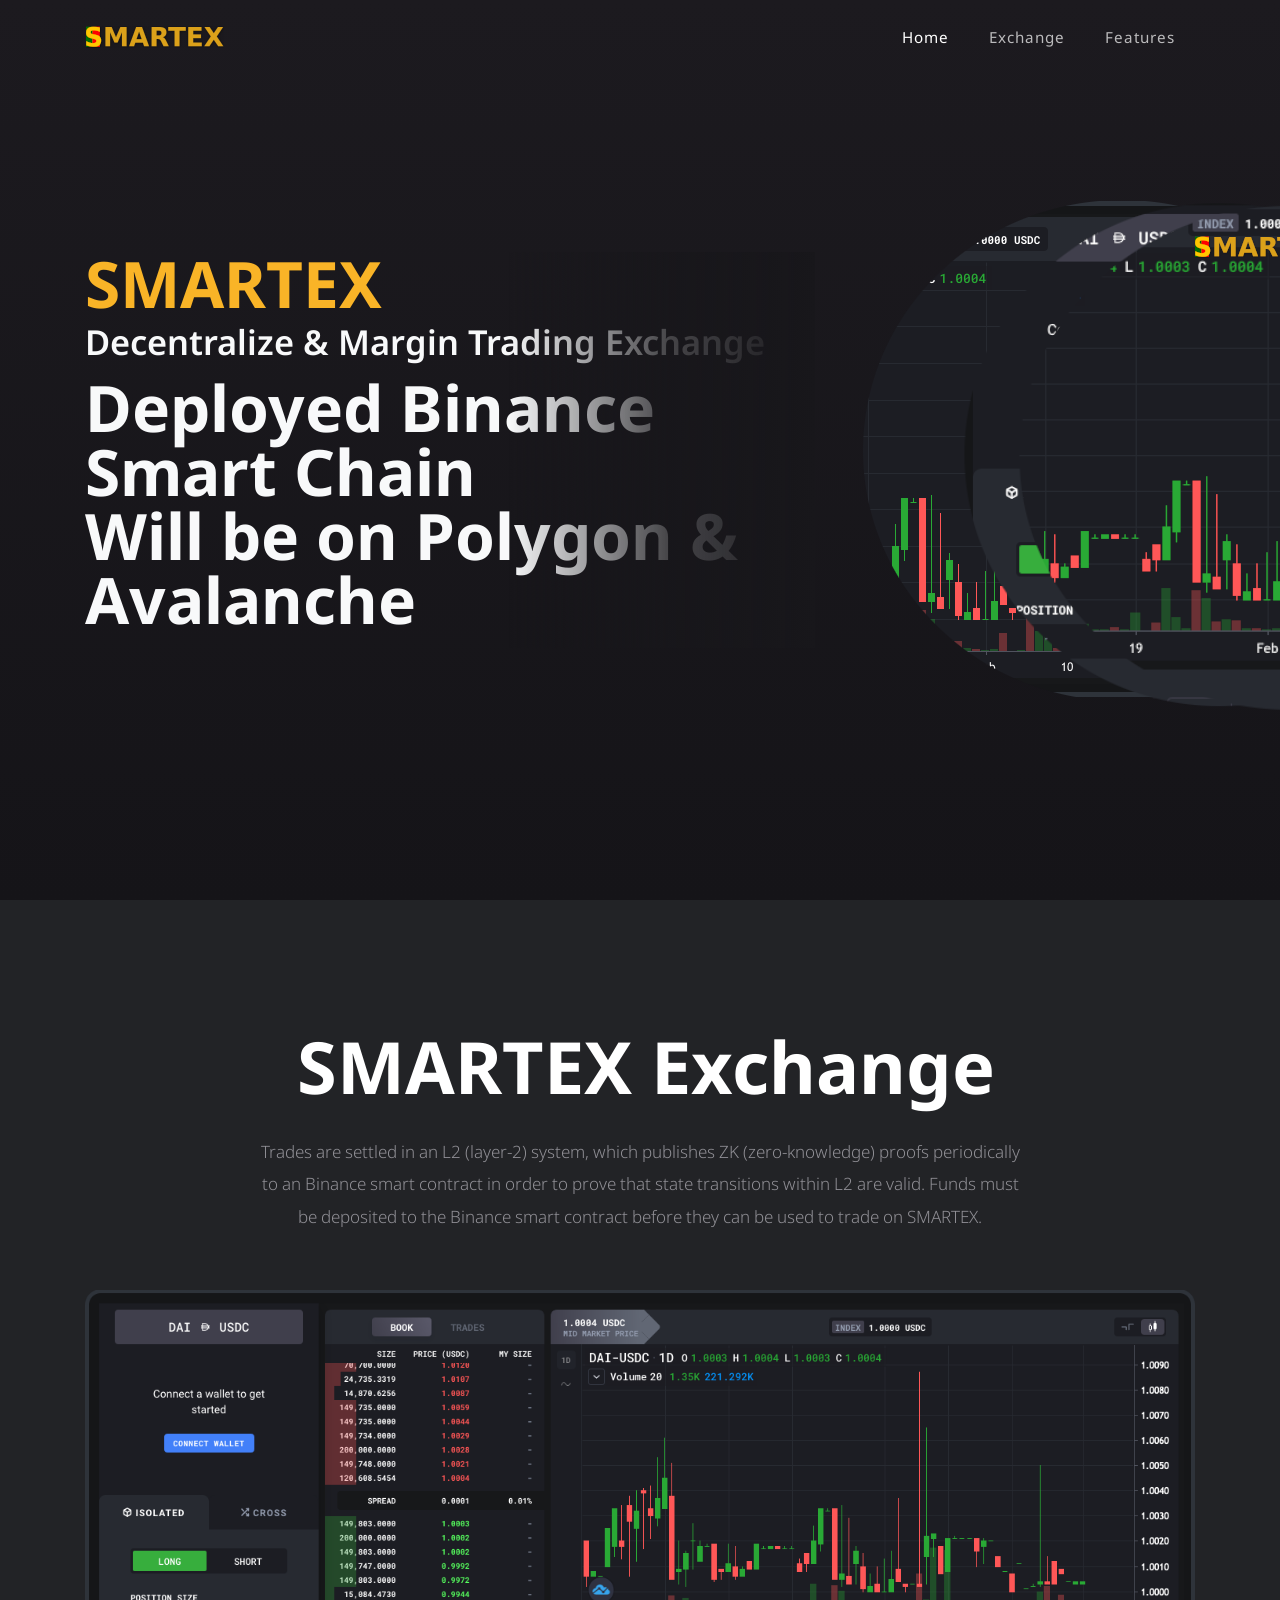
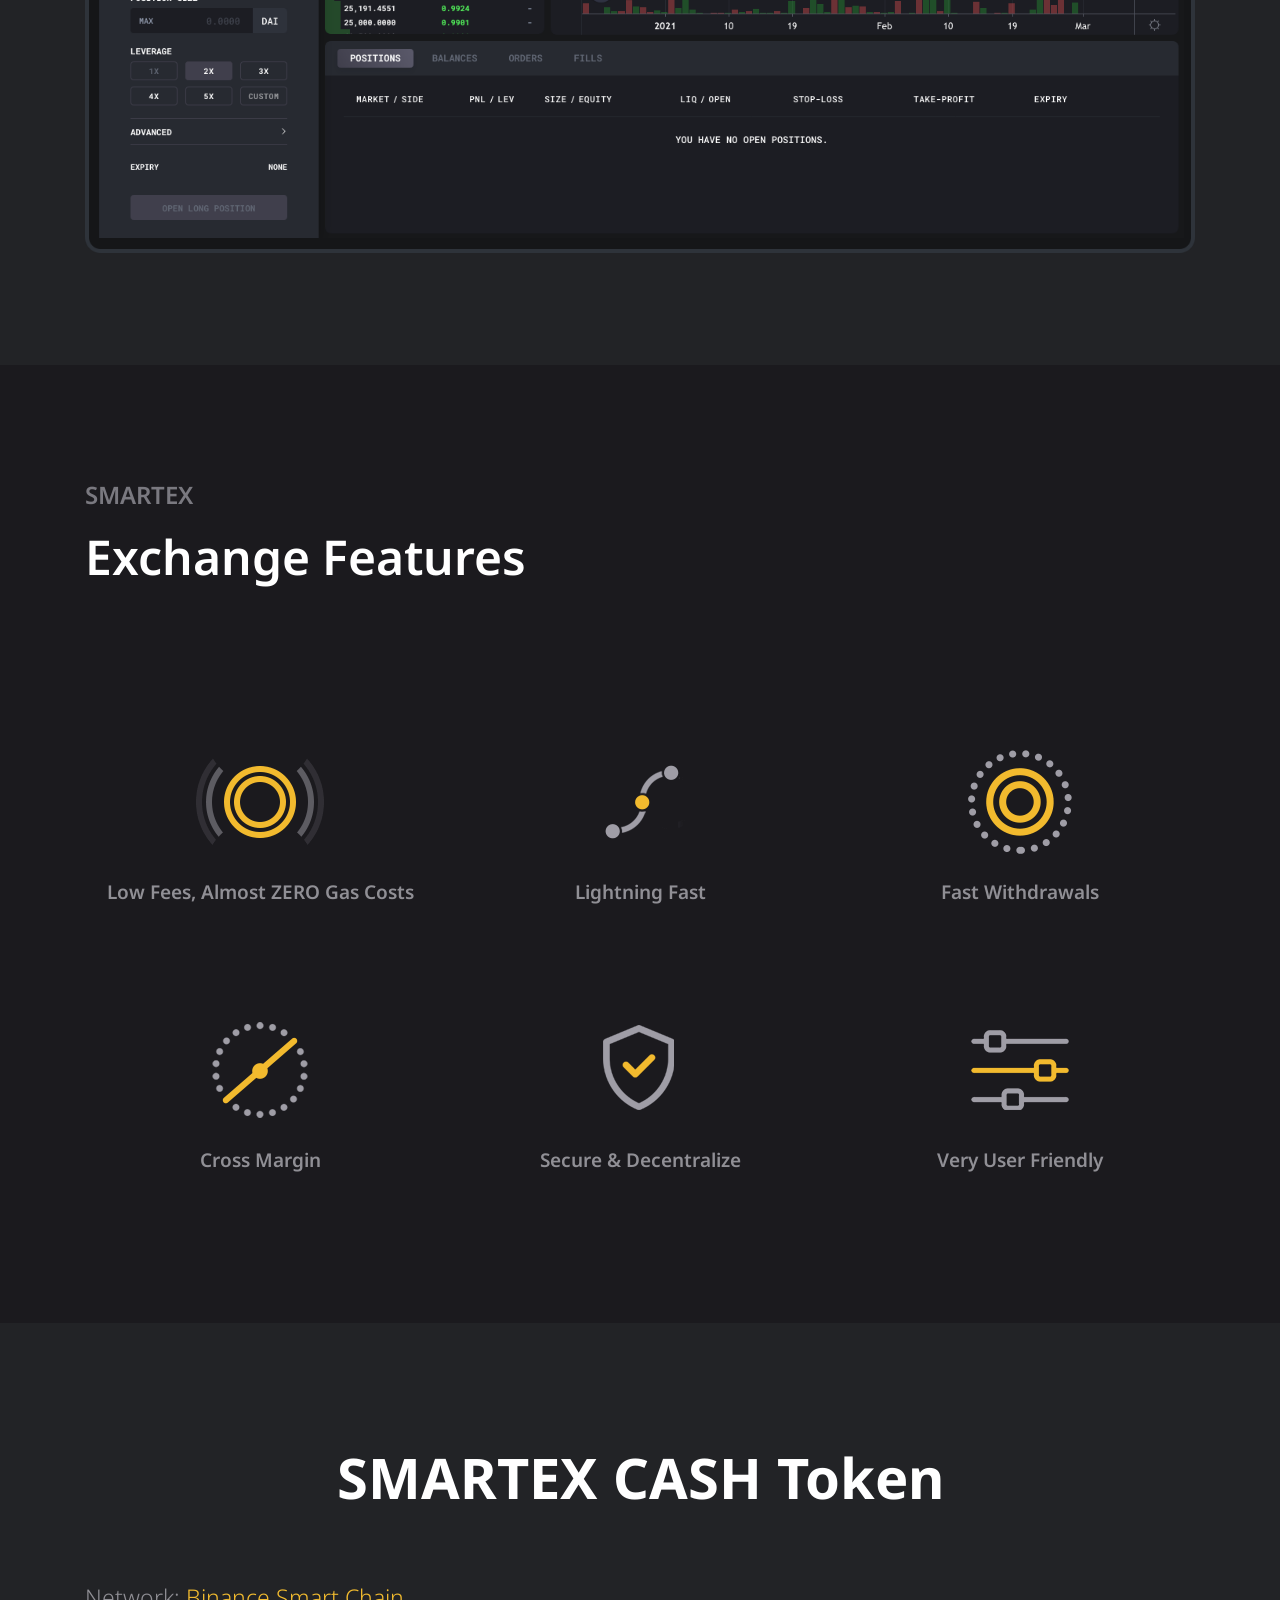
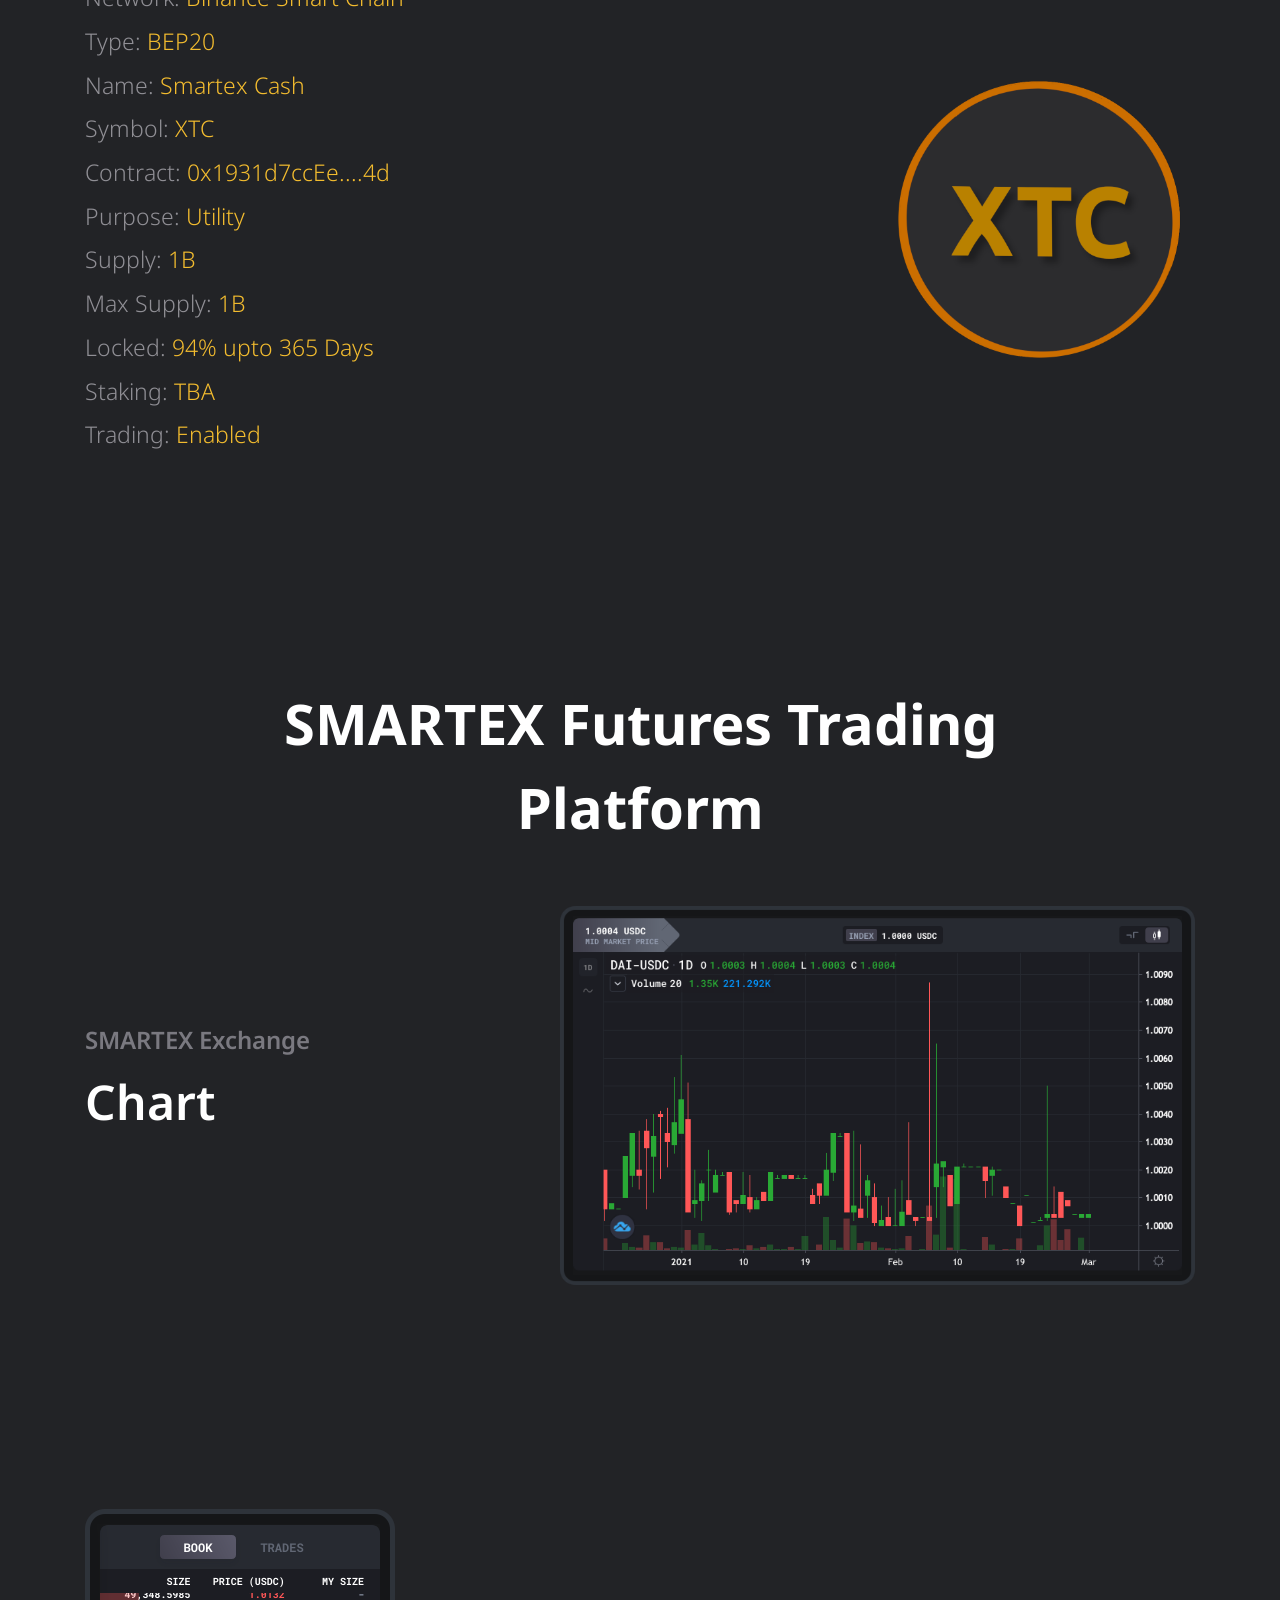
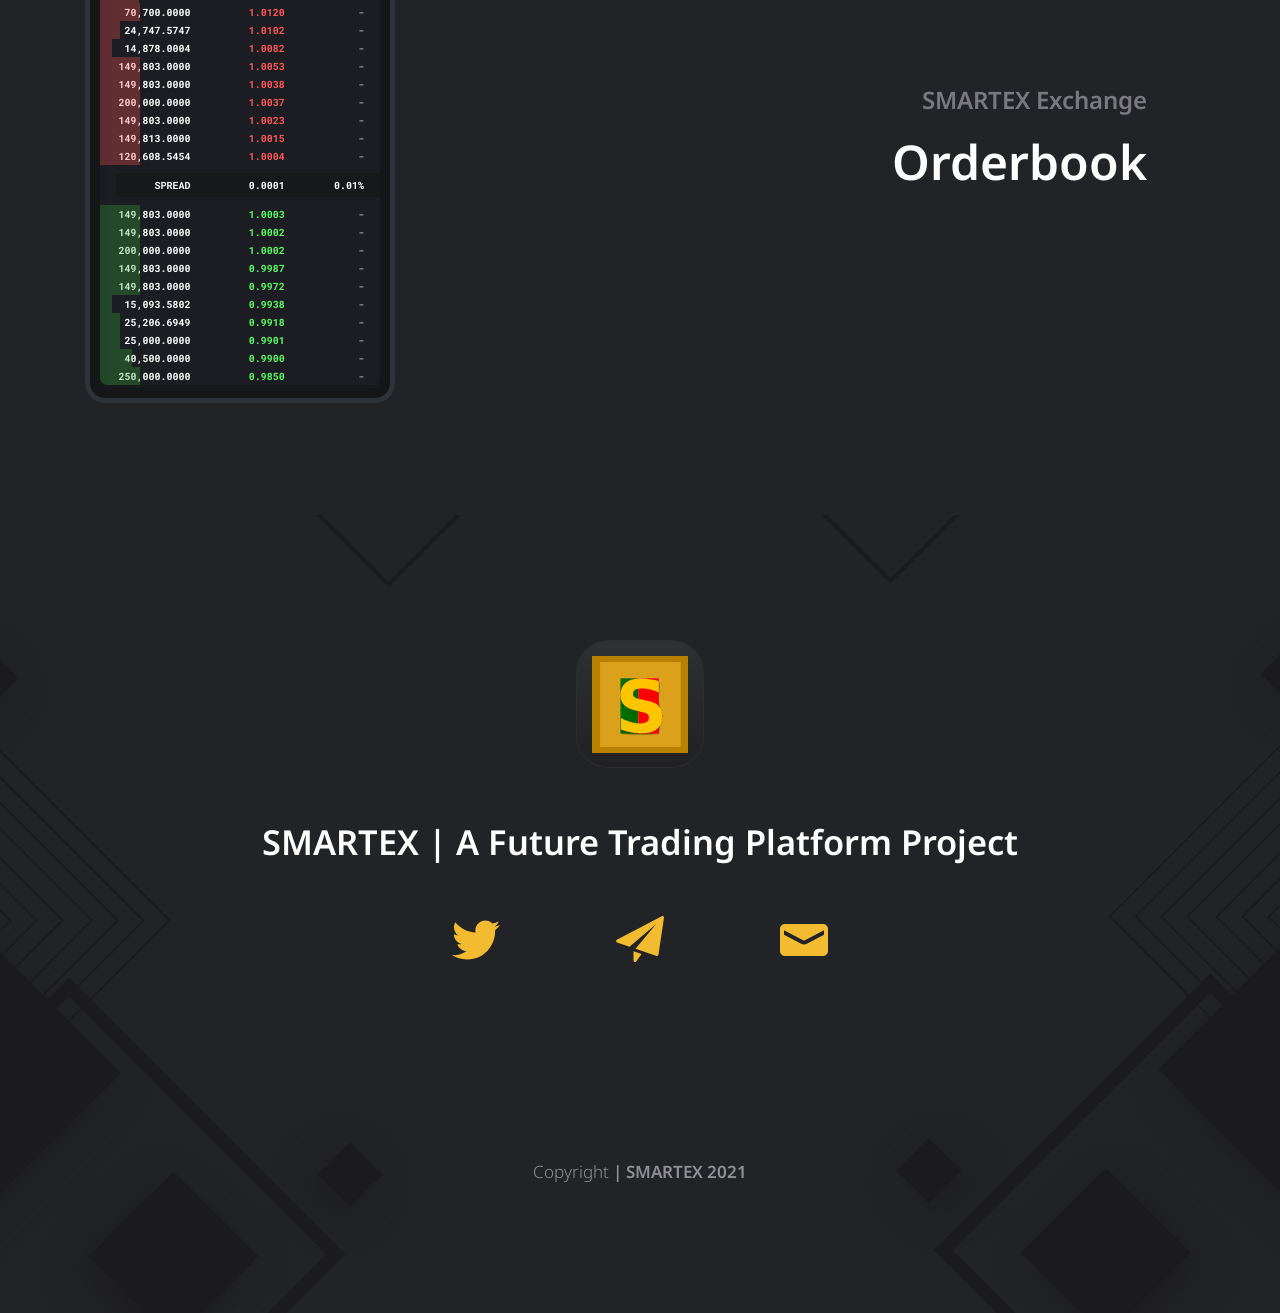
==== index.html @ 50213007 "added GTag" ====
<!DOCTYPE html>
<html lang="en">
  <head>
    <meta charset="utf-8">
    <meta http-equiv="X-UA-Compatible" content="IE=edge">
    <meta name="viewport" content="width=device-width, initial-scale=1">
    <title>SMARTEX | Multi-Chain & Powerful Decentralize Exchange</title>
    <meta name="description" content="Multi-Chain, Powerful Decentralize Exchange." />
    <meta name="twitter:image" content="https://smartex.cc/twitter-card.jpg" />
    <meta name="twitter:description" content="Multi-Chain, Powerful Decentralize Exchange" />
    <meta name="twitter:card" content="summary" />
    <meta name="twitter:title" content="Multi-Chain, Powerful Decentralize Exchange" />
    <!-- Global site tag (gtag.js) - Google Analytics -->
<script async src="https://www.googletagmanager.com/gtag/js?id=UA-210540623-1"></script>
<script>
  window.dataLayer = window.dataLayer || [];
  function gtag(){dataLayer.push(arguments);}
  gtag('js', new Date());

  gtag('config', 'UA-210540623-1');
</script>
<!-- Global site tag (gtag.js) - Google Analytics -->
<script async src="https://www.googletagmanager.com/gtag/js?id=G-08JYNKEE4N"></script>
<script>
  window.dataLayer = window.dataLayer || [];
  function gtag(){dataLayer.push(arguments);}
  gtag('js', new Date());

  gtag('config', 'G-08JYNKEE4N');
</script>
    <!-- CSS -->
    <link href="assets/css/main.css" rel="stylesheet">
    <link href="assets/css/styles.css" rel="stylesheet">

    <!-- Favicons -->
    <link rel="apple-touch-icon" href="assets/img/apple-touch-icon.png">
    <link rel="icon" href="assets/img/favicon.png">

    <!-- Plugins -->
    <link href="assets/plugins/owl.carousel/owl.carousel.min.css" rel="stylesheet">
    <link href="assets/plugins/twentytwenty/twentytwenty.css" rel="stylesheet">

    <!-- Iconic Fonts -->
    <link href="assets/css/fonts/fontawesome/all.min.css" rel="stylesheet">

    <!-- Fonts -->
    <link href="https://fonts.googleapis.com/css?family=Noto+Sans:100,100i,200,200i,300,300i,400,400i,500,500i,600,600i,700,700i,800,800i,900,900i" rel="stylesheet">
    <link rel="stylesheet" href="https://cdnjs.cloudflare.com/ajax/libs/font-awesome/5.15.2/css/all.min.css"/>

    <!--[if lt IE 9]>
    <script src="https://oss.maxcdn.com/html5shiv/3.7.3/html5shiv.min.js"></script>
    <script src="https://oss.maxcdn.com/respond/1.4.2/respond.min.js"></script>
    <![endif]-->
  </head>
  <body>

    <!-- nav -->
    <nav class="navbar navbar-expand-lg navbar-dark fixed-top navbar-affix">
      <div class="container">
        <div class="row">
          <div class="col-auto col-lg-6 d-lg-none">
            <button class="navbar-toggler d-xl-none" data-toggle="offcanvas" data-target="#offcanvas-left">
              <img src="assets/img/menu-dark.svg" class="menu__btn menu-dark" alt="Menu">
              <img src="assets/img/menu-light.svg" class="menu__btn menu-light" alt="Menu">
            </button>
          </div>

          <div class="col-auto col-sm-auto text-lg-left ml-auto ml-lg-0">
            <a class="navbar-brand logo" href="#">
              <img src="assets/img/logo-dark.png" alt="SMARTEX" class="logo-dark">
              <img src="assets/img/logo-light.png" alt="SMARTEX" class="logo-light">
            </a>
          </div>

          <div class="col-12 col-lg-auto ml-lg-auto">
            <div id="offcanvas-left" class="offcanvas-md" data-animation="slideLeft">
              <button type="button" class="close fw-100 d-lg-none" data-toggle="offcanvas-close" aria-label="Close">
                <img src="assets/img/close-dark.svg" class="menu__btn closeMenu__btn menu-dark" alt="SMARTEX">
                <img src="assets/img/close-light.svg" class="menu__btn closeMenu__btn menu-light" alt="SMARTEX">
              </button>
              <ul class="nav navbar-nav mr-6 mr-lg-0">
                <li class="nav-item">
                  <a class="nav-link px-xl-5 active" data-scroll="#home">Home</a>
                </li>
                <li class="nav-item">
                  <a class="nav-link" data-scroll="#exchange">Exchange</a>
                </li>
                <li class="nav-item">
                  <a class="nav-link" data-scroll="#feature">Features</a>
                </li>
              </ul>
            </div>
          </div>
        </div>
      </div>
    </nav>
    <!-- /.nav -->

    <!-- header -->
    <header id="home" class="header" data-style="default" data-scroll-arrow="true">
      <div class="header-hero d-flex align-items-center text-light">
        <div class="container">
          <div class="row align-items-center">
            <div class="col-lg-8 mr-auto position-relative zi-4">
              <div class="d-flex justify-content-center justify-content-lg-start">
                <div class="hero-cont hero-shadow pr-0">
                  <div class="display-4 display-lg-2 fw-700 text-center text-lg-left lh-1 mb-4">
                    <span class="d-block text-warning fadeInLeft ad-200ms">SMARTEX</span>
                    <span class="d-block fadeInLeft ad-400ms"><h2>Decentralize & Margin Trading Exchange</h2></span>
                    <span class="d-block fadeInLeft ad-600ms">Deployed Binance Smart Chain</span>
                    <span class="d-block fadeInLeft ad-600ms">Will be on Polygon & Avalanche</span>
                  </div>
                </div>
              </div>
            </div>
          </div>
        </div>
      </div>
      <div class="overlay hero-shape fadeIn ad-100ms"></div>
      <!-- modal -->
      <div class="modal fade" id="videoModal" tabindex="-1" role="dialog" aria-hidden="true" style="display: none;">
        <div class="modal-dialog modal-lg modal-dialog-centered" role="document">
          <div class="modal-content bg-dark-end">
            <div class="modal-header border-dark bg-transparent">
              <button type="button" class="close" data-dismiss="modal" aria-label="Close">
                <span class="text-light" aria-hidden="true">×</span>
              </button>
            </div>
            <div class="position-relative ar-16_9">
              <iframe class="overlay border-0" allowfullscreen></iframe>
            </div>
          </div>
        </div>
      </div>
      <!-- /.modal-->
    </header>
    <!-- /.header -->

    <!-- main -->
    <main id="content-main" class="content-main">

      <!-- new -->


      <!-- feature -->
      <section id="exchange" class="content-section">
        <div class="container">
          <header class="section-header text-center">
            <h1 class="display-xl-3 fw-700 d-flex align-items-center justify-content-center mb-4"><span class="text-warning ti-shine mr-3"></span>SMARTEX Exchange</h1>
            <p class="lead-md-1">Trades are settled in an L2 (layer-2) system, which publishes ZK (zero-knowledge) proofs periodically to an Binance smart contract in order to prove that state transitions within L2 are valid. Funds must be deposited to the Binance smart contract before they can be used to trade on SMARTEX.</p>
          </header>
          <div class="row">
            <div class="col-12">
              <div id="container1">
                <img src="assets/img/app/exchange-home.png" alt="SMARTEX Exchange">
              </div>
            </div>
          </div>
        </div>
      </section>
      <!-- /.feature -->

      <!-- features -->
      <section class="content-section bg-dark-end">
        <div class="container">
          <div class="row mb-9">
            <div class="col-12">
              <div>
                <h4 class="text-secondary">SMARTEX</h4>
                <h2 class="display-lg-4 mb-7">Exchange Features</h2>
                <p class="lead-md-2 mb-0">

                </p>
              </div>
            </div>
          </div>
          <div class="row gutters-y text-center">
            <div class="col-8 col-sm-8 col-lg-4 mx-auto py-8">
              <img src="assets/img/icon/low-fees.png" alt="Low Fees, No Gas Costs" class="mb-2">
              <span class="d-block fw-600 lead-2">Low Fees, Almost ZERO Gas Costs</span>
              <p class=" mb-0">
              </p>
            </div>
            <div class="col-8 col-sm-8 col-lg-4 mx-auto py-8">
              <img src="assets/img/icon/lightning.png" alt="Lightning Quick" class="mb-2">
              <span class="d-block fw-600 lead-2">Lightning Fast</span>
              <p class=" mb-0">
              </p>
            </div>
            <div class="col-8 col-sm-8 col-lg-4 mx-auto py-8">
              <img src="assets/img/icon/withdrawal.png" alt="Fast Withdrawals" class="mb-2">
              <span class="d-block fw-600 lead-2">Fast Withdrawals</span>
              <p class=" mb-0">
              </p>
            </div>
            <div class="col-8 col-sm-6 col-lg-3 mx-auto py-8">
              <img src="assets/img/icon/cross.png" alt="Cross Margining" class="mb-2">
              <span class="d-block fw-600 lead-2">Cross Margin</span>
              <p class=" mb-0">
              </p>
            </div>
            <div class="col-8 col-sm-6 col-lg-3 mx-auto py-8">
              <img src="assets/img/icon/secure.png" alt="Secure & Private" class="mb-2">
              <span class="d-block fw-600 lead-2">Secure & Decentralize</span>
              <p class=" mb-0">
              </p>
            </div>
            <div class="col-8 col-sm-6 col-lg-3 mx-auto py-8">
              <img src="assets/img/icon/friendly.png" alt="User Friendly" class="mb-2">
              <span class="d-block fw-600 lead-2">Very User Friendly</span>
              <p class=" mb-0">
              </p>
            </div>

          </div>
        </div>
      </section>
      <!-- /.features -->


      <!-- about -->
      <section class="content-section">
        <div class="container">
          <header class="section-header text-center">
            <h1 class="display-xl-4 fw-700 d-flex align-items-center justify-content-center mb-0"><a href="#" target="_blank" rel="nofollow"> SMARTEX CASH Token </a> </h1>
          </header>
          <div class="row align-items-center">
            <div class="col-lg-5 mb-8 mb-lg-0">
              <div class="pr-8">
                <p class="lead-md-3 mb-0">
                  Network: <a href="#" target="_blank" rel="nofollow"> Binance Smart Chain </a>
                </p>
                <p class="lead-md-3 mb-0">
                  Type: <a href="#" target="_blank" rel="nofollow"> BEP20 </a>
                </p>
                <p class="lead-md-3 mb-0">
                  Name: <a href="#" target="_blank" rel="nofollow"> Smartex Cash </a>
                </p>
                <p class="lead-md-3 mb-0">
                  Symbol: <a href="#" target="_blank" rel="nofollow"> XTC </a>
                </p>
                <p class="lead-md-3 mb-0">
                  Contract: <a href="https://bscscan.com/address/0x1931d7ccEe7078C2ee8afF49e0F7Fa4Fce043C4d" target="_blank" rel="nofollow"> 0x1931d7ccEe....4d </a>
                </p>
                <p class="lead-md-3 mb-0">
                  Purpose: <a href="#" target="_blank" rel="nofollow"> Utility </a>
                </p>
                <p class="lead-md-3 mb-0">
                  Supply: <a href="#" target="_blank" rel="nofollow"> 1B </a>
                </p>
                <p class="lead-md-3 mb-0">
                  Max Supply: <a href="#" target="_blank" rel="nofollow"> 1B </a>
                </p>
                <p class="lead-md-3 mb-0">
                  Locked: <a href="#" target="_blank" rel="nofollow"> 94% upto 365 Days </a>
                </p>
                <p class="lead-md-3 mb-0">
                  Staking: <a href="#" target="_blank" rel="nofollow"> TBA </a>
                </p>
                <p class="lead-md-3 mb-0">
                  Trading: <a href="#" target="_blank" rel="nofollow"> Enabled </a>
                </p>
              </div>
            </div>
            <div class="col-lg-7">
              <img src="assets/img/app/app-1.png" class="rounded" alt="Photo">
            </div>
          </div>
        </div>
      </section>
      <!-- /.about -->



      <!-- about -->
      <section id="feature" class="content-section">
        <header class="section-header text-center">
          <h1 class="display-xl-4 fw-700 d-flex align-items-center justify-content-center mb-0">SMARTEX Futures Trading Platform</h1>
        </header>
        <div class="container">
          <div class="row align-items-center">
            <div class="col-lg-7 mb-8 mb-lg-0 ml-auto order-lg-2">
              <img src="assets/img/app/bscindex-chart.png" class="rounded" alt="SMARTEX Chart">
            </div>
            <div class="col-lg-4">
              <div class="pr-lg-8">
                <h4 class="text-secondary">SMARTEX Exchange</h4>
                <h2 class="display-lg-4 mb-7">Chart</h2>
                <p class="lead-md-2 mb-0">

                </p>
              </div>
            </div>
          </div>
        </div>
      </section>
      <section class="content-section">
        <div class="container">
          <div class="row align-items-center">
            <div class="col-lg-4 mb-8 mb-lg-0 mr-auto">
              <img src="assets/img/app/bscindex-orderbook.png" class="rounded" alt="SMARTEX Orderbook">
            </div>
            <div class="col-lg-7">
              <div class="pr-lg-8 text-lg-right">
                <h4 class="text-secondary">SMARTEX Exchange</h4>
                <h2 class="display-lg-4 mb-7">Orderbook</h2>
                <p class="lead-md-2 mb-0">

                </p>
              </div>
            </div>
          </div>
        </div>
      </section>
      <!-- /.about -->

    </main>
    <!-- /.main -->

    <!-- footer -->
    <footer class="footer text-center">
      <!-- download-app -->
      <div class="download__section text-center pt-0">
        <div class="container">
          <div class="app_icon-wrapper mb-8">
            <img src="assets/img/logo-app.png" alt="Auria" class="img-lg">
          </div>
          <h2 class="title-download display-lg-5 mb-7">SMARTEX | A Future Trading Platform Project </h2>
          <span class="d-block mb-8 lead-md-1"></span>
          <div class="row">
            <div class="col-8 mx-auto col-lg-12">
              <a href="https://twitter.com/smartexmulti" class="btn-download"><img src="assets/img/icon/twitter.svg" alt="Twitter" style="width: 48px;"></a>
              <a href="https://t.me/smartexglobal" class="btn-download"><img src="assets/img/icon/telegram.svg" alt="Telegram" style="width: 48px;"></a>
              <a href="mailto:info@smartex.cc" class="btn-download"><img src="assets/img/icon/email.svg" alt="Mail" style="width: 48px;"></a>
            </div>
          </div>
        </div>
      </div>
      <!-- /.download-app -->
      <div class="container">
        <div class="row">
          <div class="col-12">
            <span class="lead-1">Copyright<strong> | SMARTEX 2021</strong></span>
          </div>
        </div>
      </div>
    </footer>
    <!-- /.footer -->

    <!-- jQuery -->
    <script src="assets/js/jquery.min.js"></script>

    <!-- Bootstrap -->
    <script src="assets/js/bootstrap.min.js"></script>

    <!-- Plugins -->
    <script src="assets/plugins/hover3d-master/jquery.hover3d.min.js"></script>
    <script src="assets/plugins/twentytwenty/jquery.event.move.js"></script>
    <script src="assets/plugins/twentytwenty/jquery.twentytwenty.js"></script>

    <!-- User JS -->
    <script src="assets/js/scripts.js"></script>

    <!-- Modules -->
    <script src="assets/js/modules.js"></script>

    <!-- Main JS -->
    <script src="assets/js/main.js" id="_mainJS" data-plugins="load"></script>
  </body>
</html>
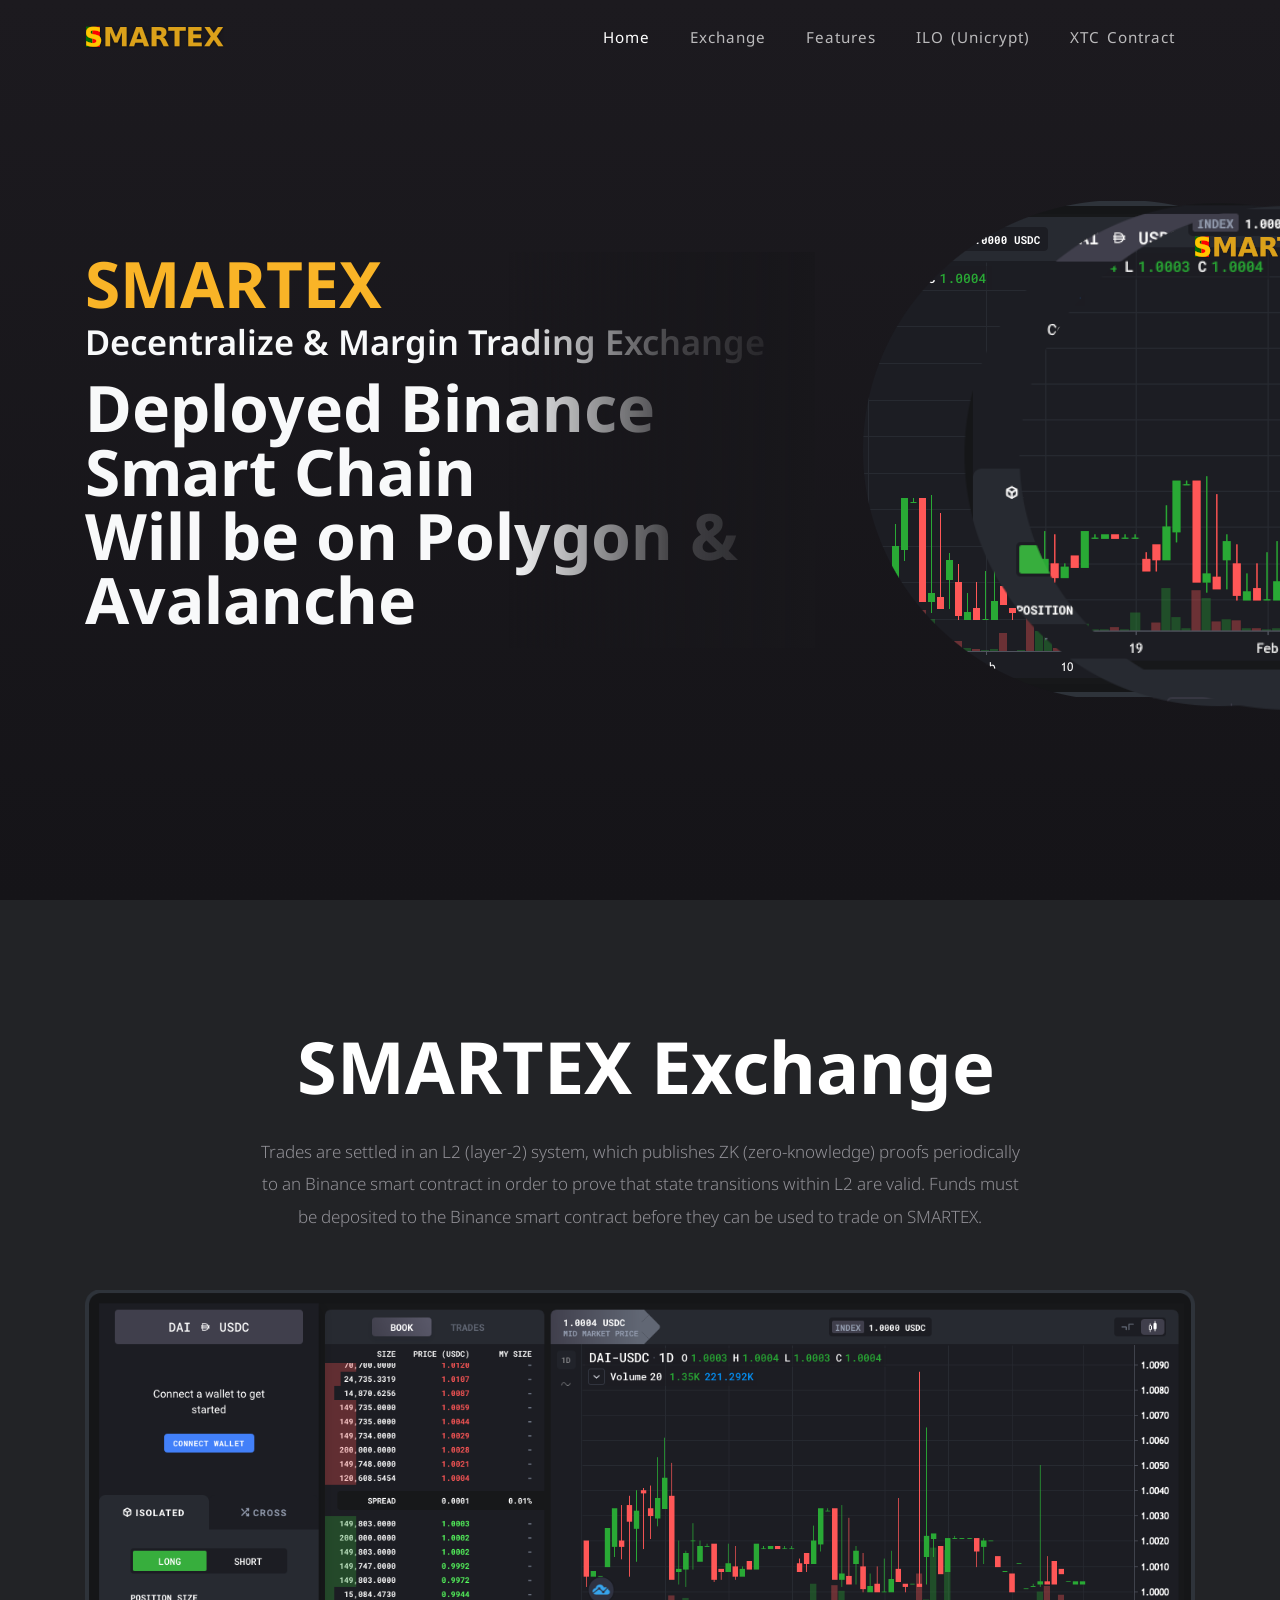
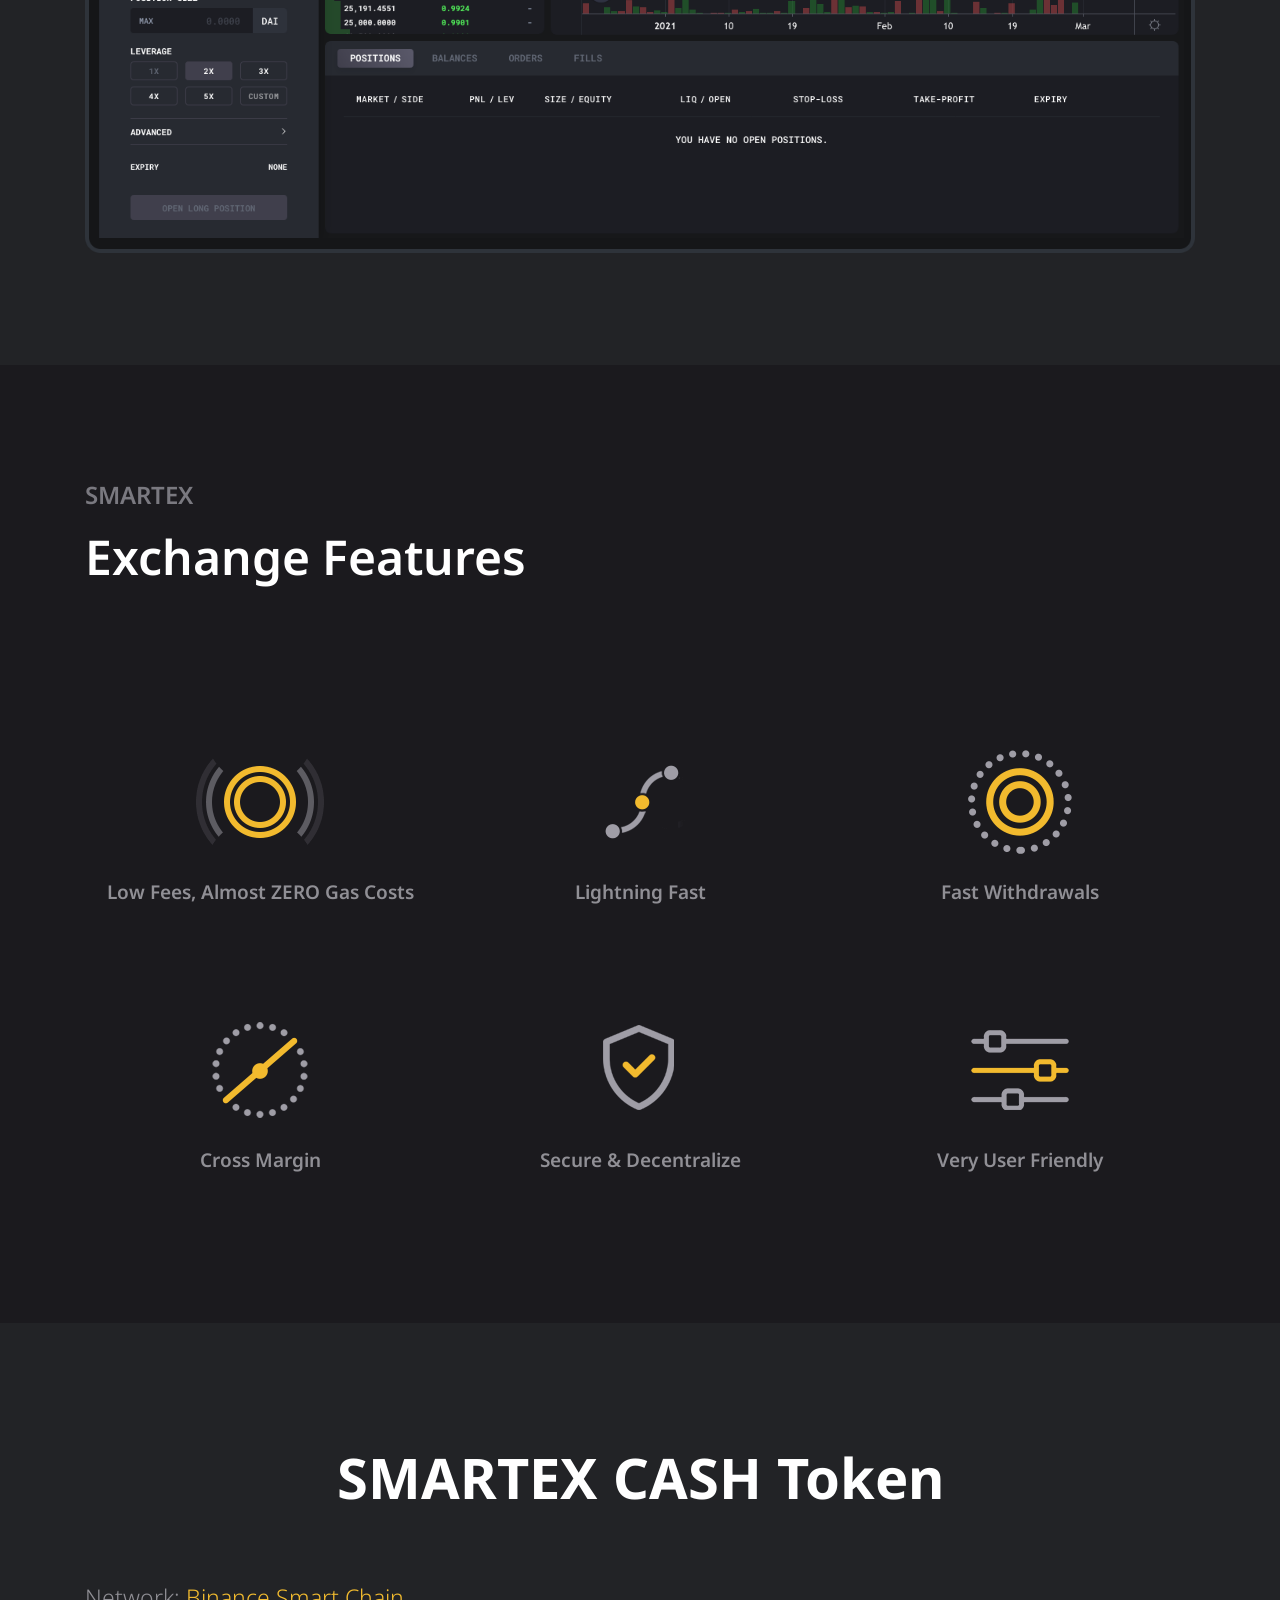
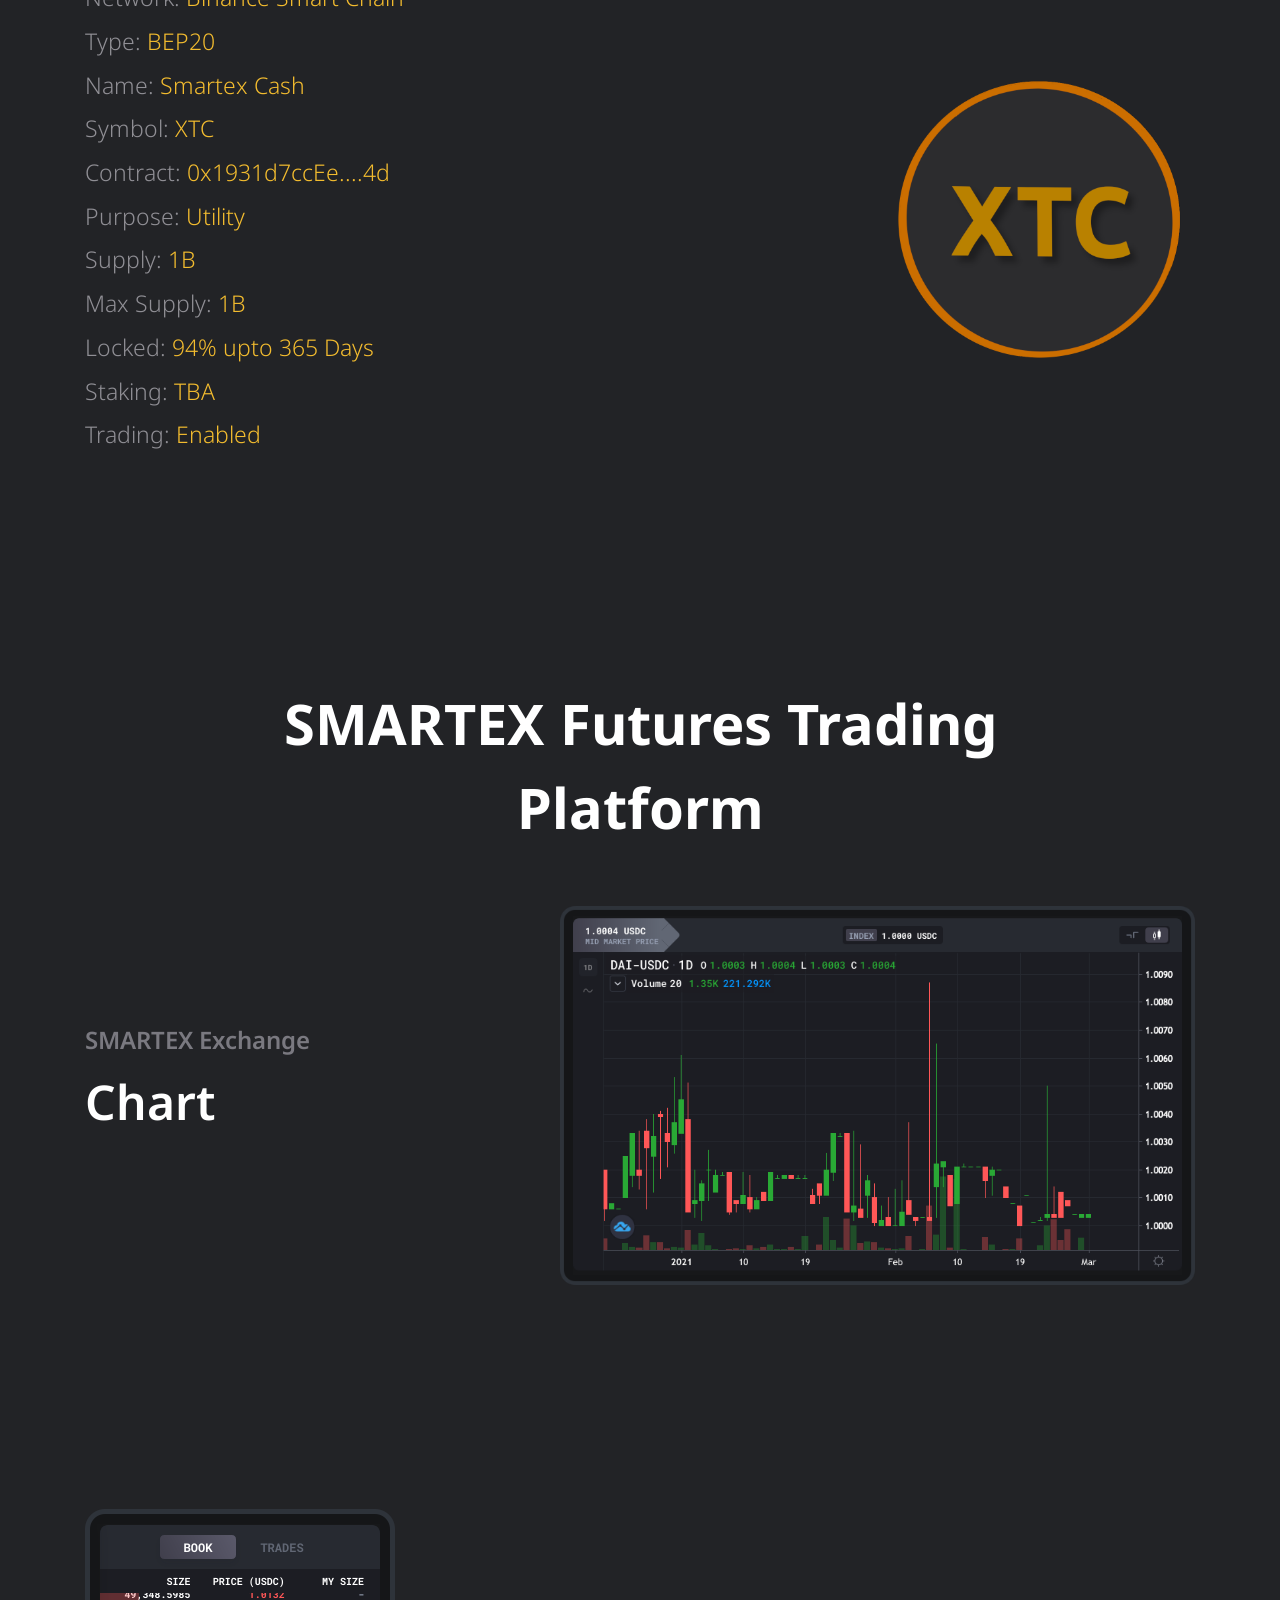
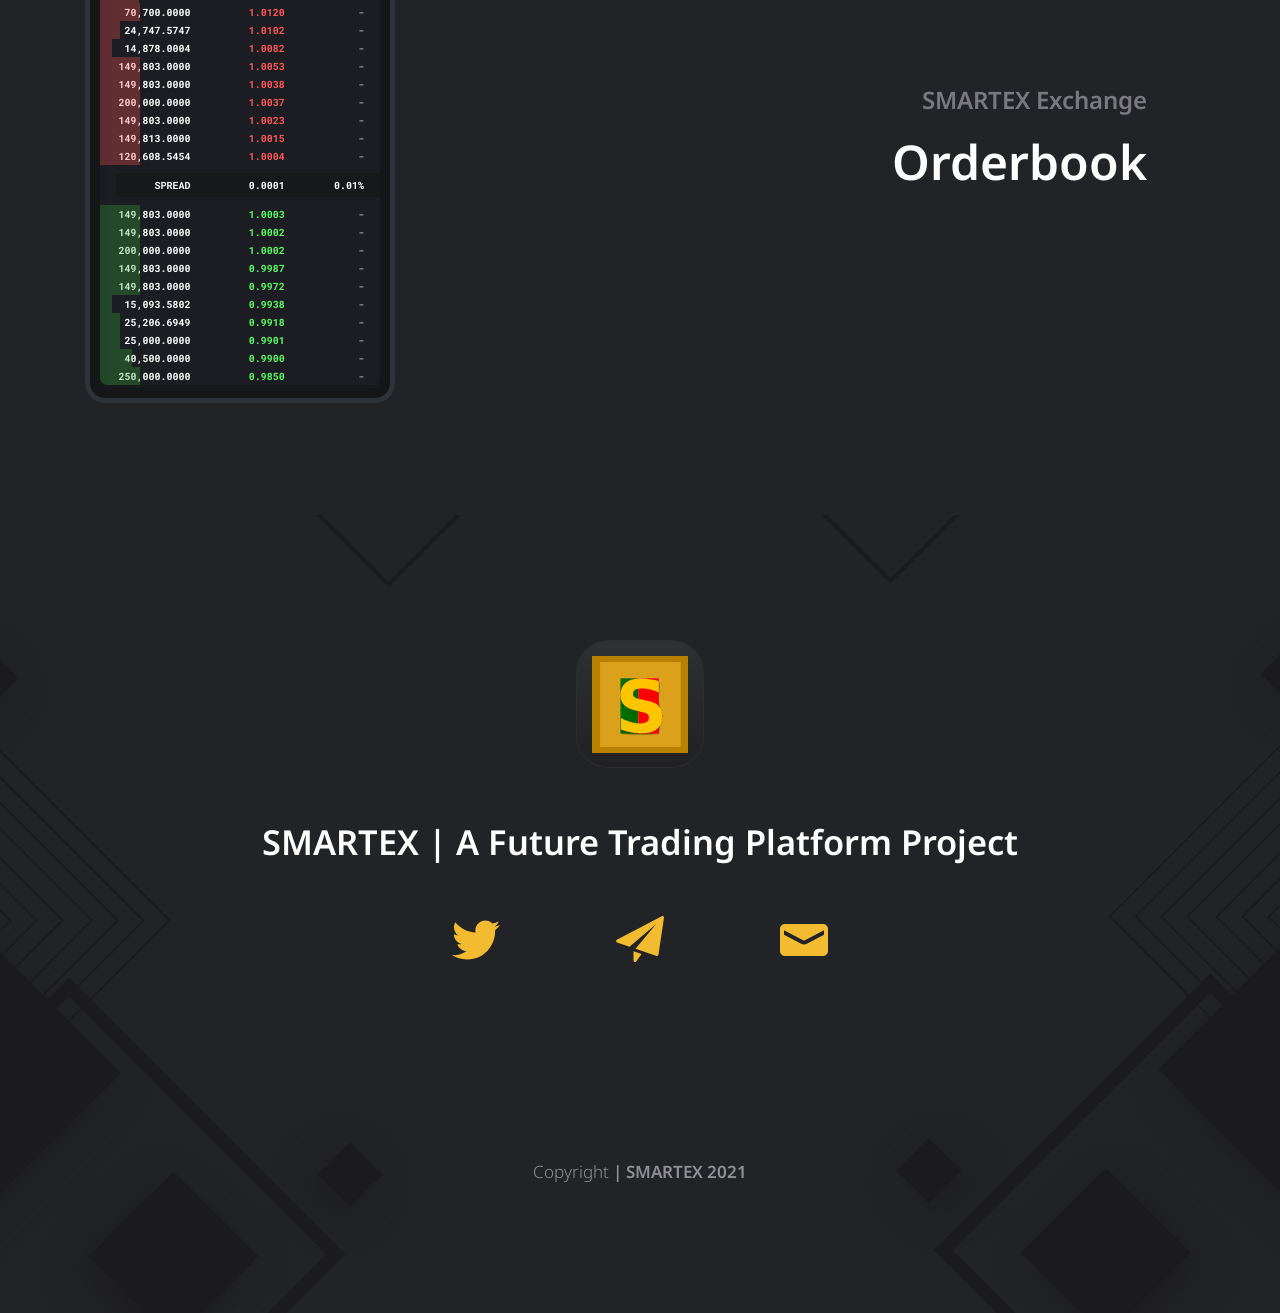
==== commit b6424095: "ilo added" ====
--- a/index.html
+++ b/index.html
@@ -88,6 +88,12 @@
                 <li class="nav-item">
                   <a class="nav-link" data-scroll="#feature">Features</a>
                 </li>
+                <li class="nav-item">
+                  <a class="nav-link" href="https://app.unicrypt.network/amm/pancake-v2/ilo/0x87447ffFd67adEaB1d23b9332712FCCFf7DFD9Eb" target="_blank" rel="nofollow noopenner"> ILO (Unicrypt) </a>
+                </li>
+                <li class="nav-item">
+                  <a class="nav-link" href="https://bscscan.com/address/0x1931d7ccEe7078C2ee8afF49e0F7Fa4Fce043C4d" target="_blank" rel="nofollow noopenner"> XTC Contract </a>
+                </li>
               </ul>
             </div>
           </div>
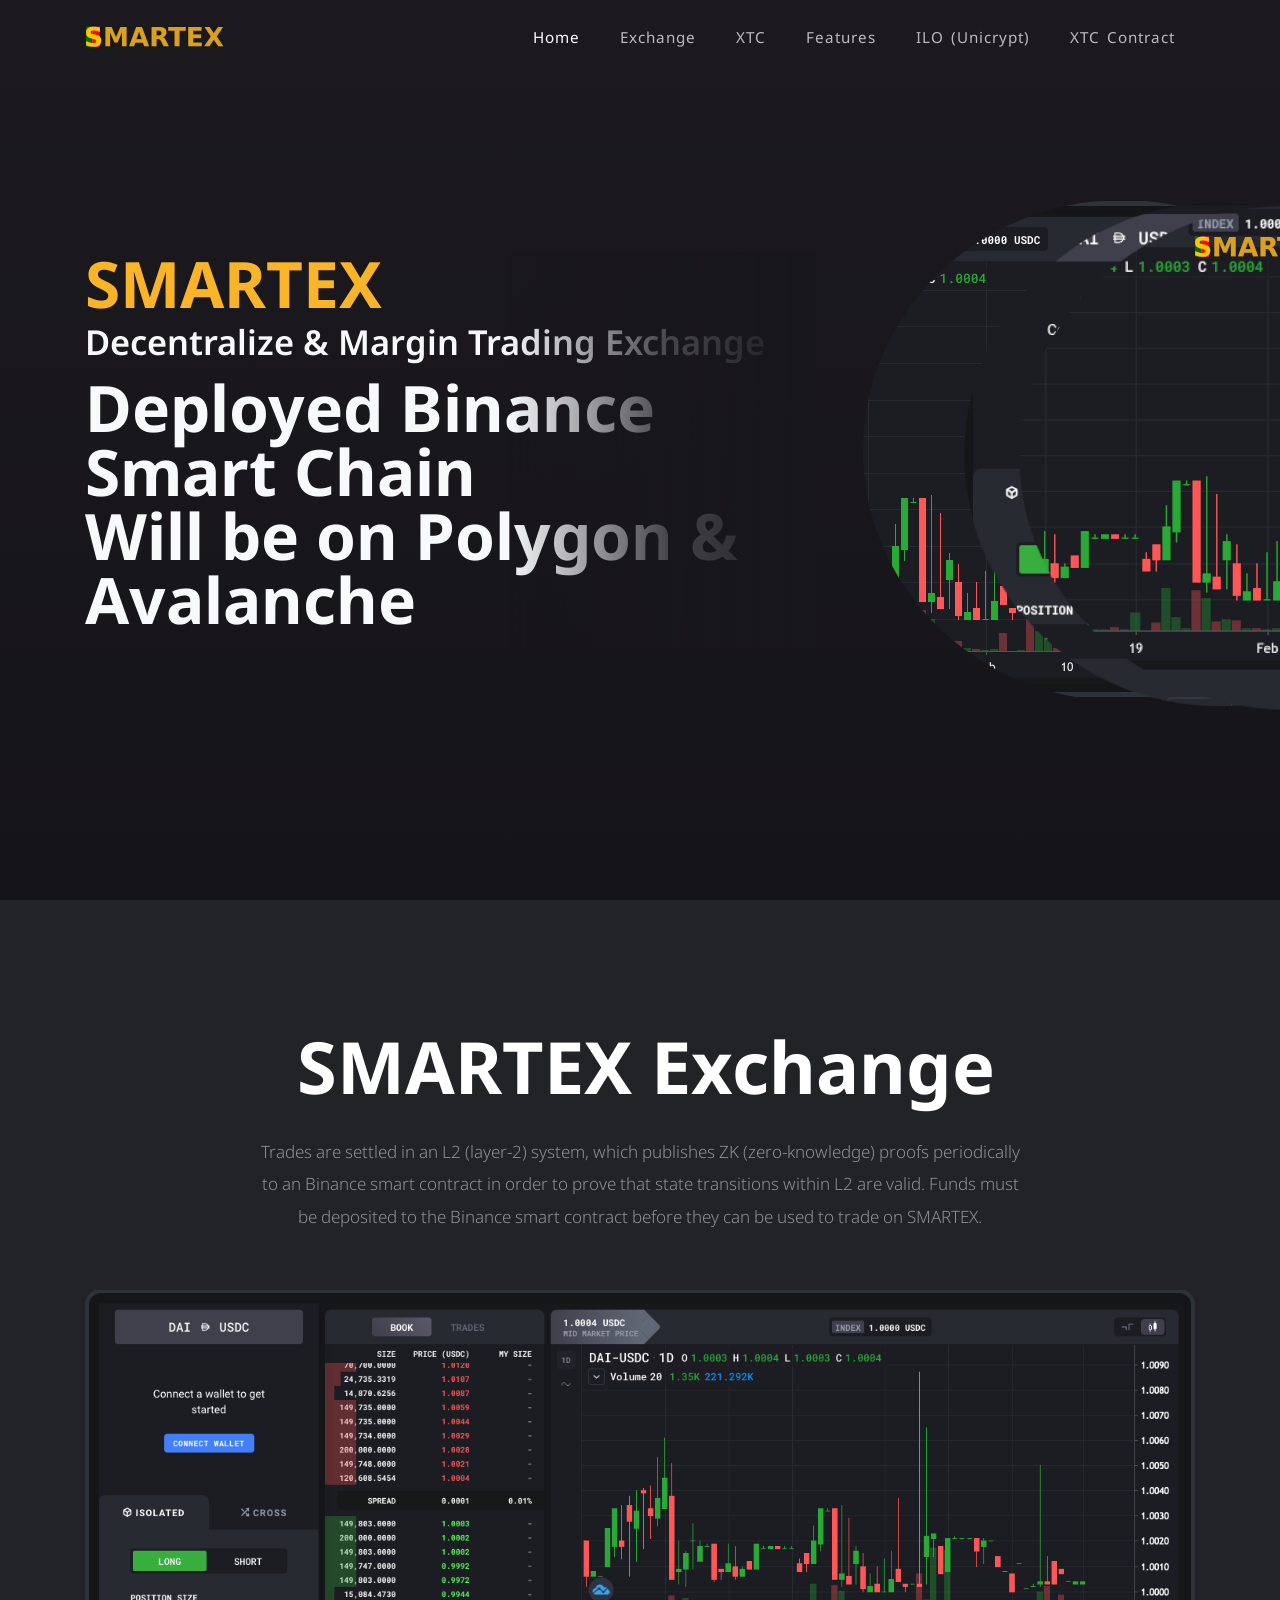
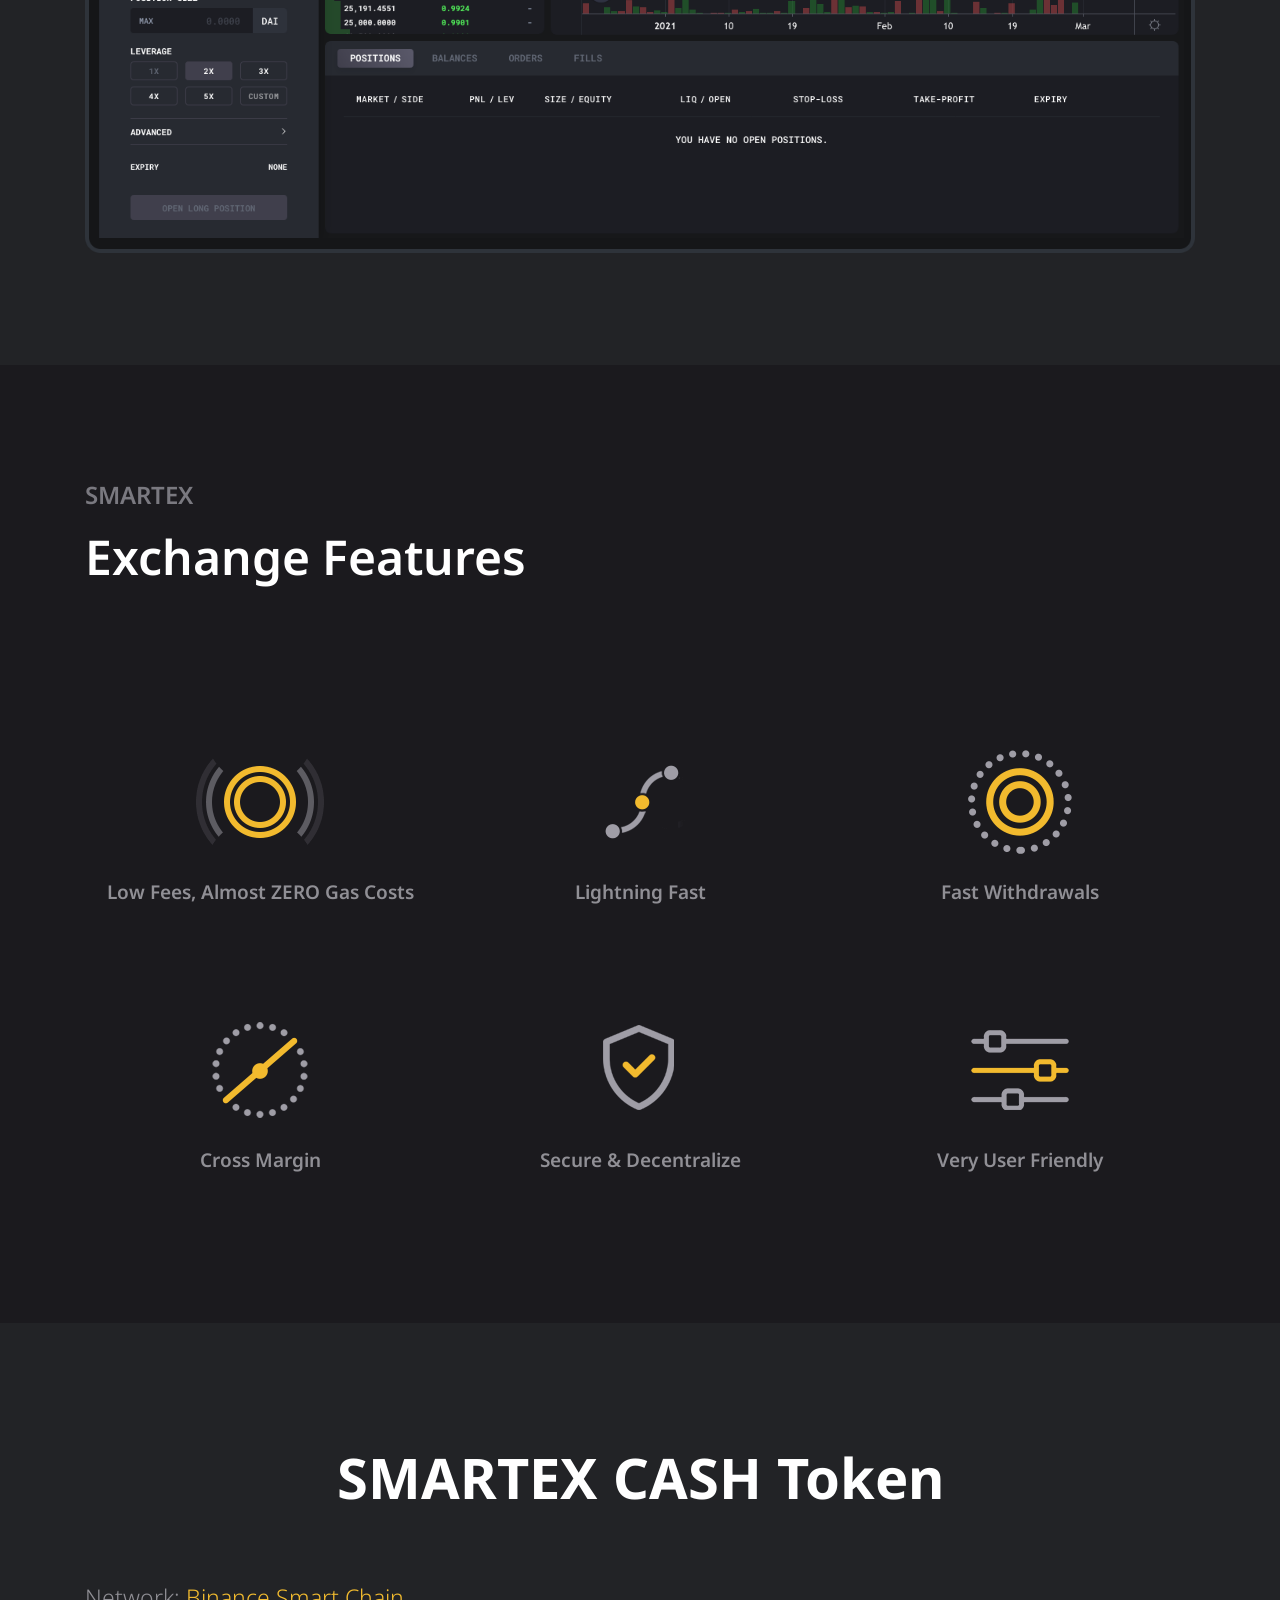
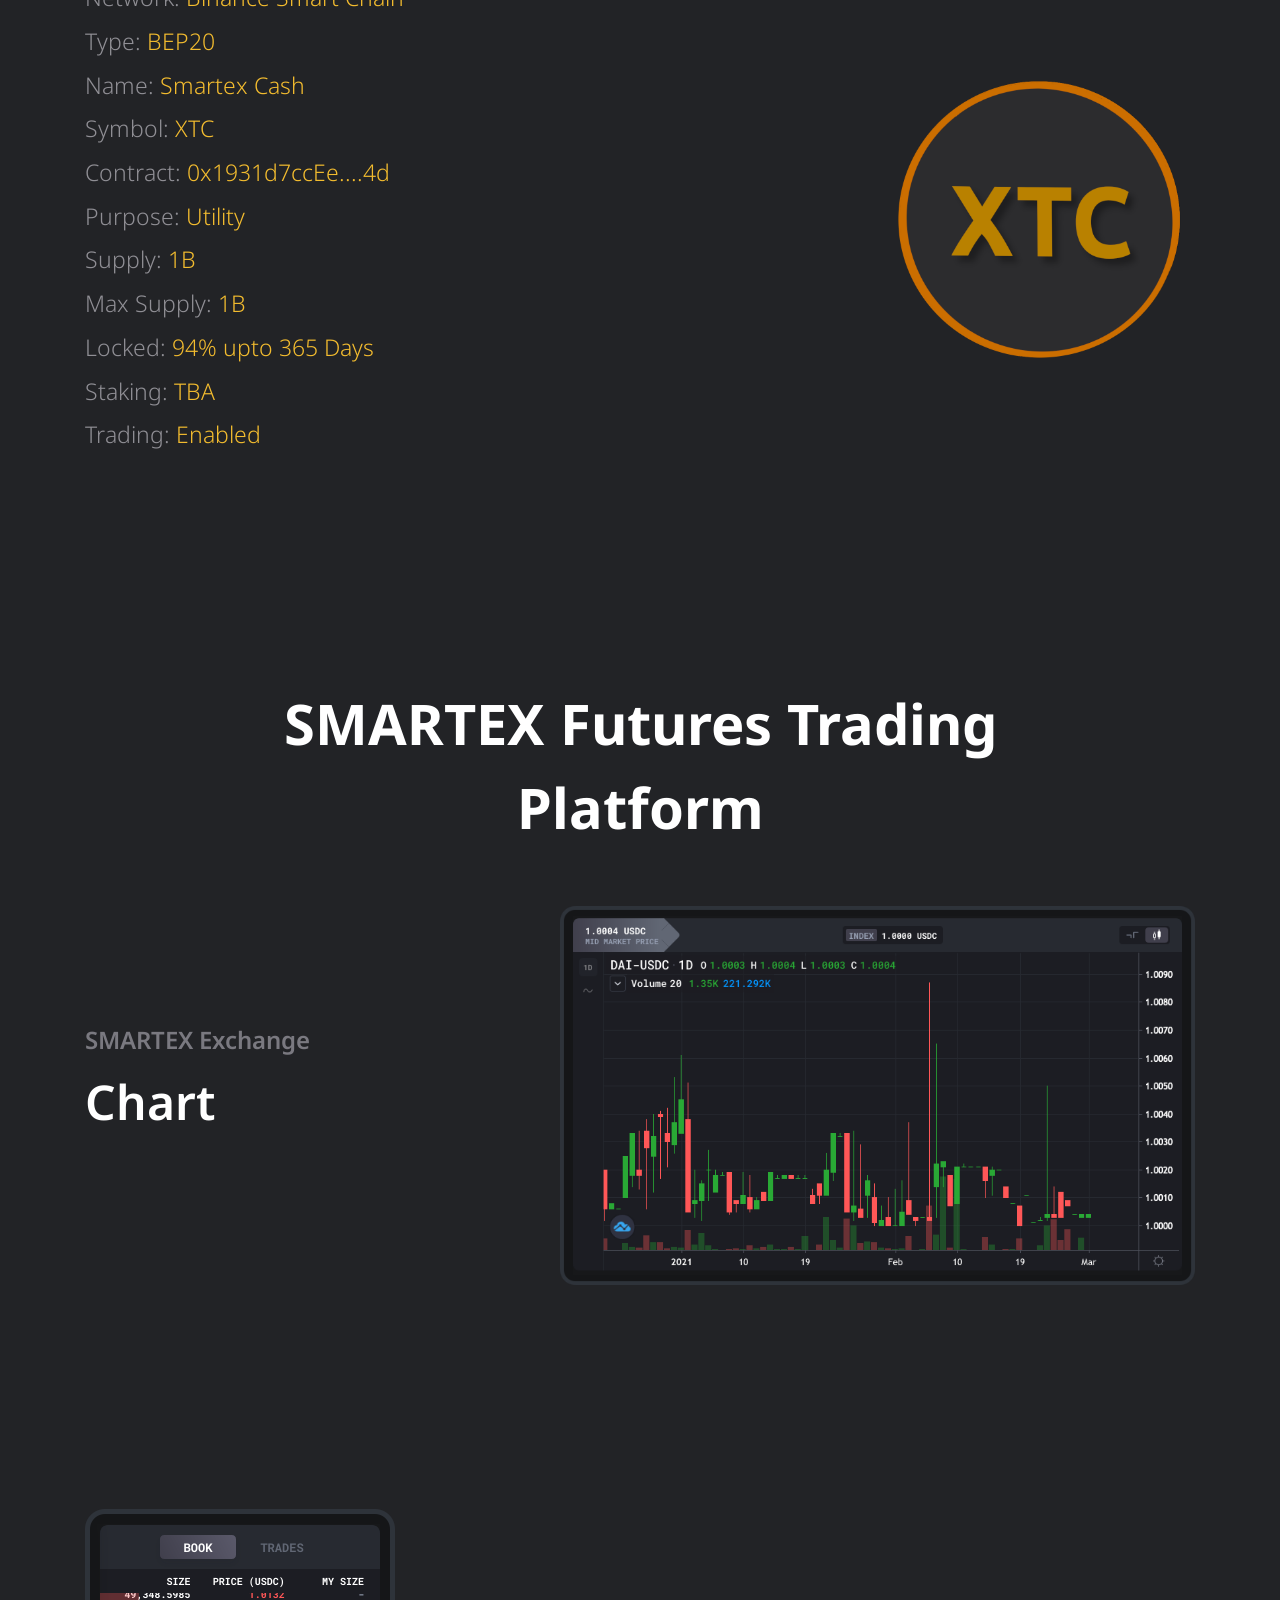
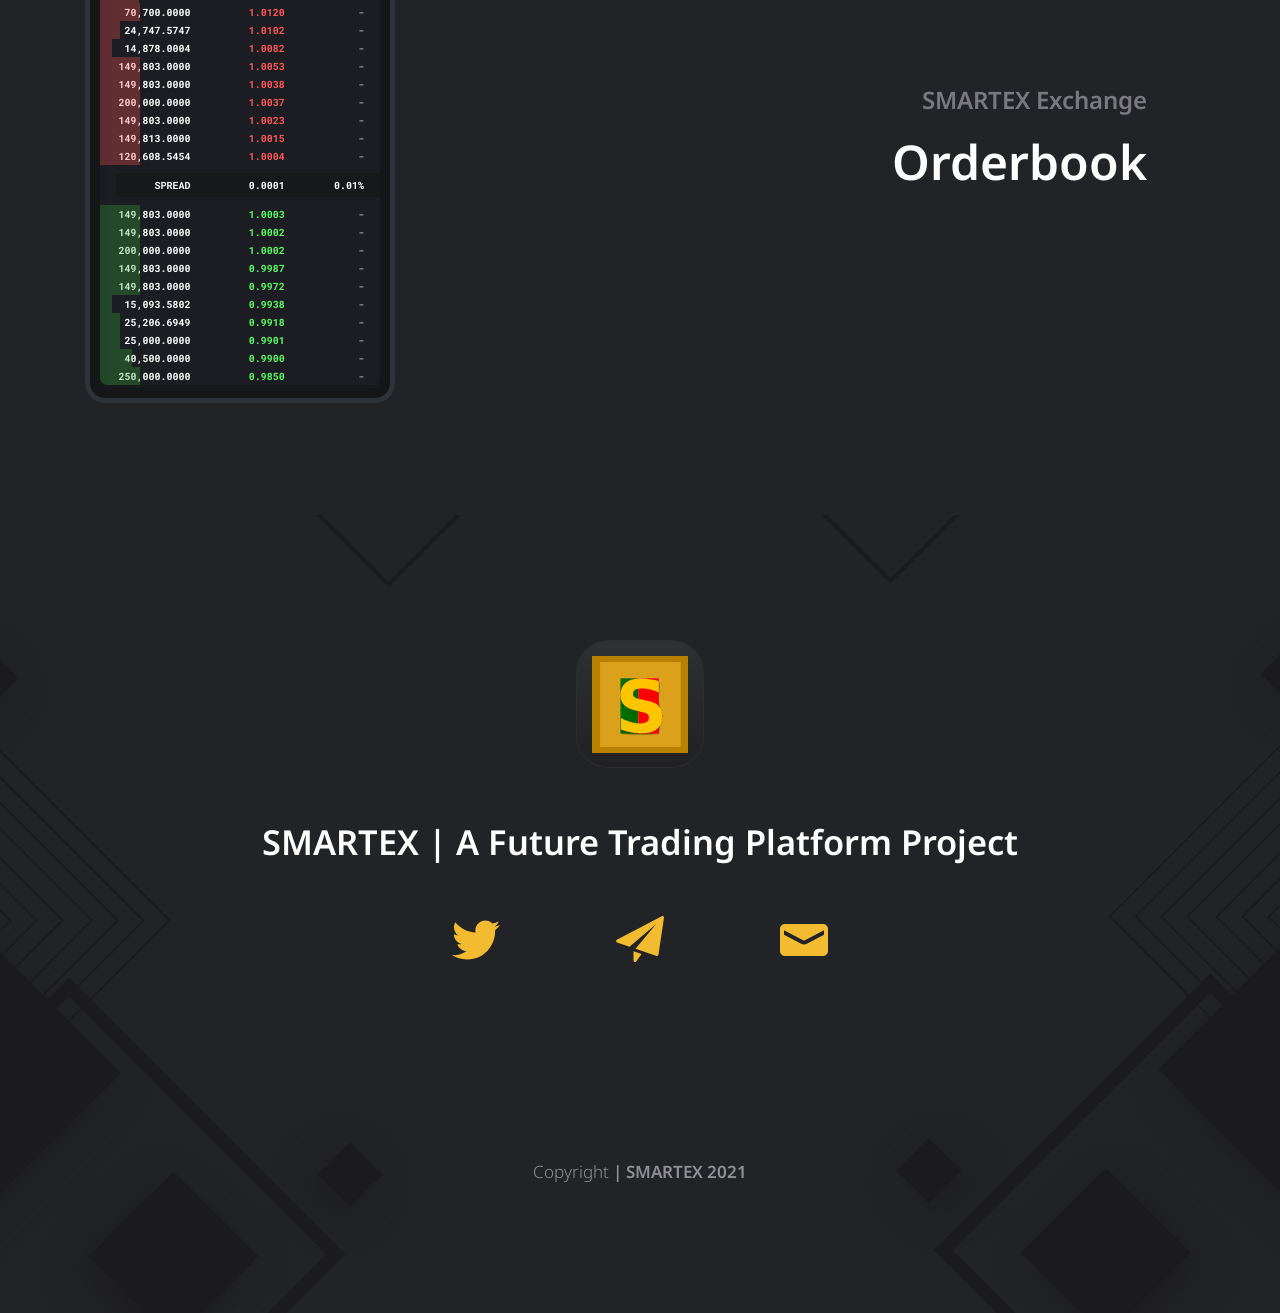
==== commit 56835d9f: "xtc" ====
--- a/index.html
+++ b/index.html
@@ -86,6 +86,9 @@
                   <a class="nav-link" data-scroll="#exchange">Exchange</a>
                 </li>
                 <li class="nav-item">
+                  <a class="nav-link" data-scroll="#xtc"> XTC </a>
+                </li>
+                <li class="nav-item">
                   <a class="nav-link" data-scroll="#feature">Features</a>
                 </li>
                 <li class="nav-item">
@@ -225,7 +228,7 @@
 
 
       <!-- about -->
-      <section class="content-section">
+      <section id="#xtc" class="content-section">
         <div class="container">
           <header class="section-header text-center">
             <h1 class="display-xl-4 fw-700 d-flex align-items-center justify-content-center mb-0"><a href="#" target="_blank" rel="nofollow"> SMARTEX CASH Token </a> </h1>
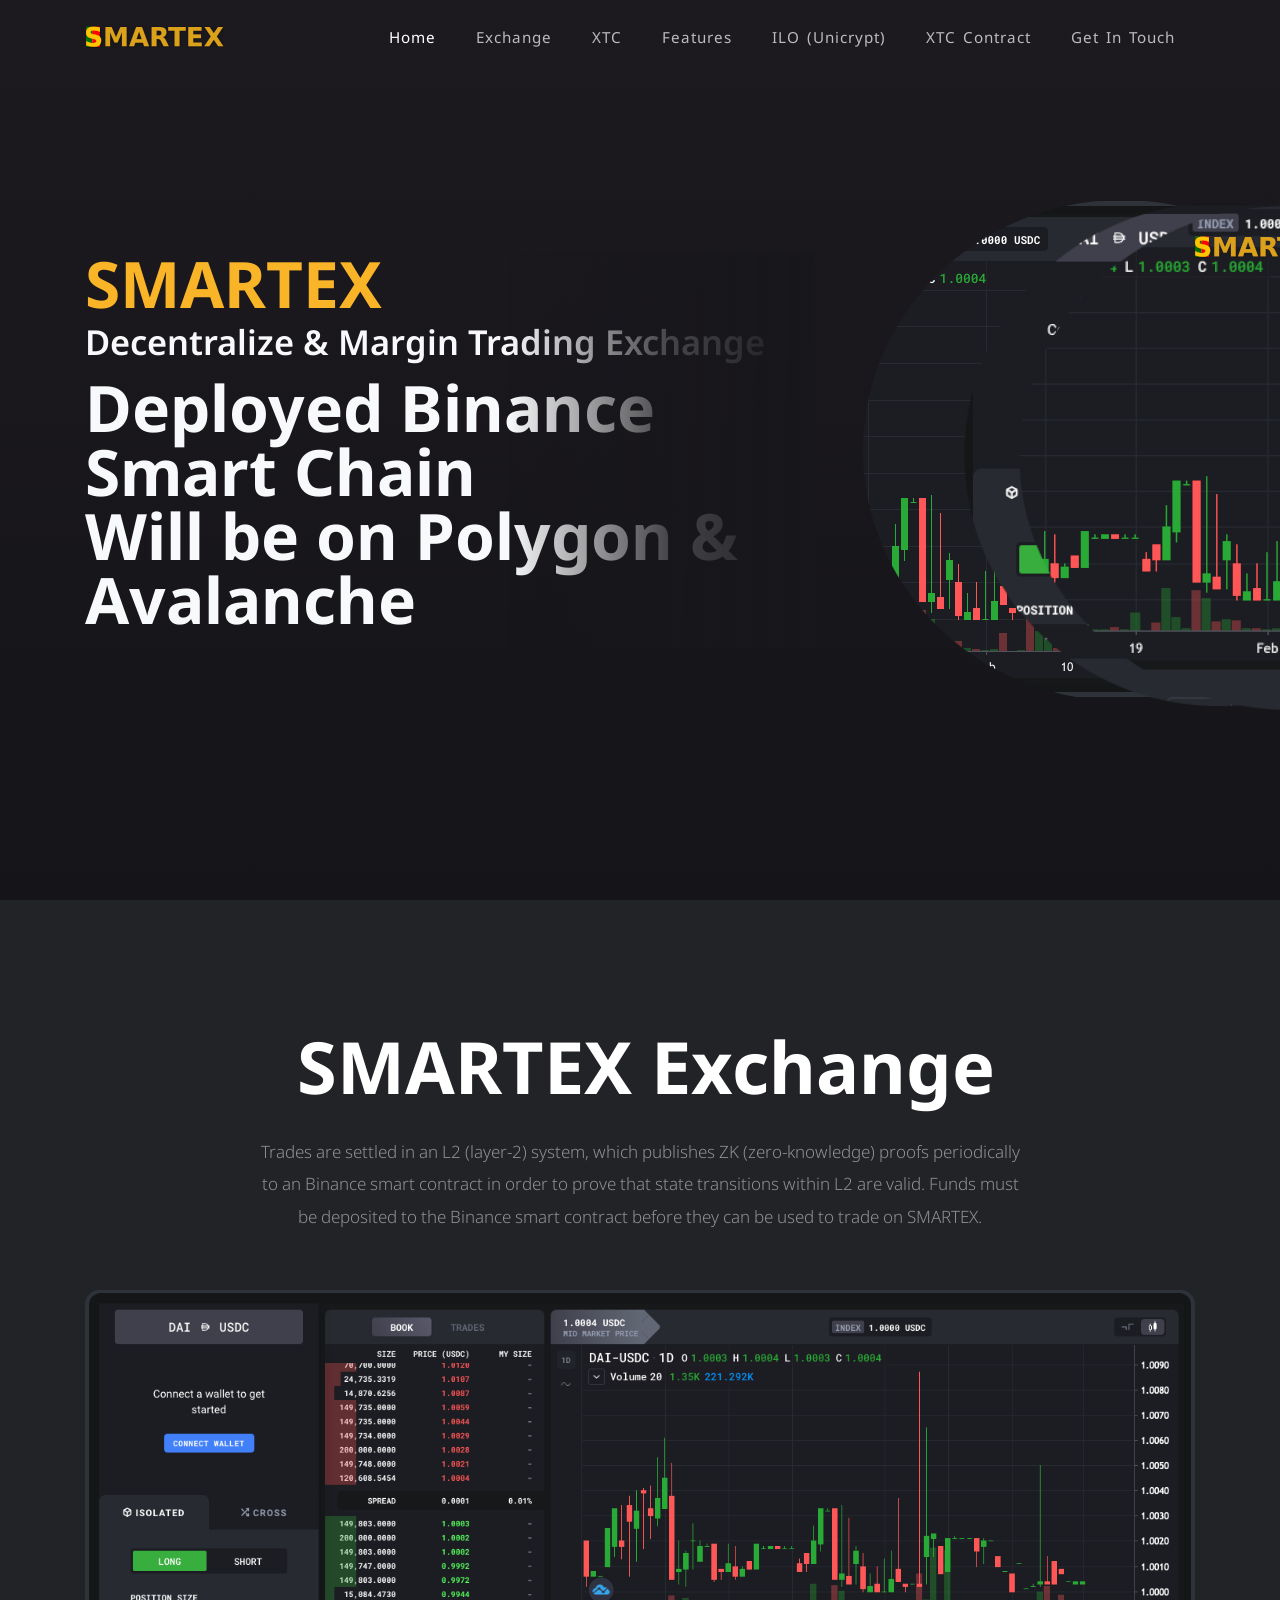
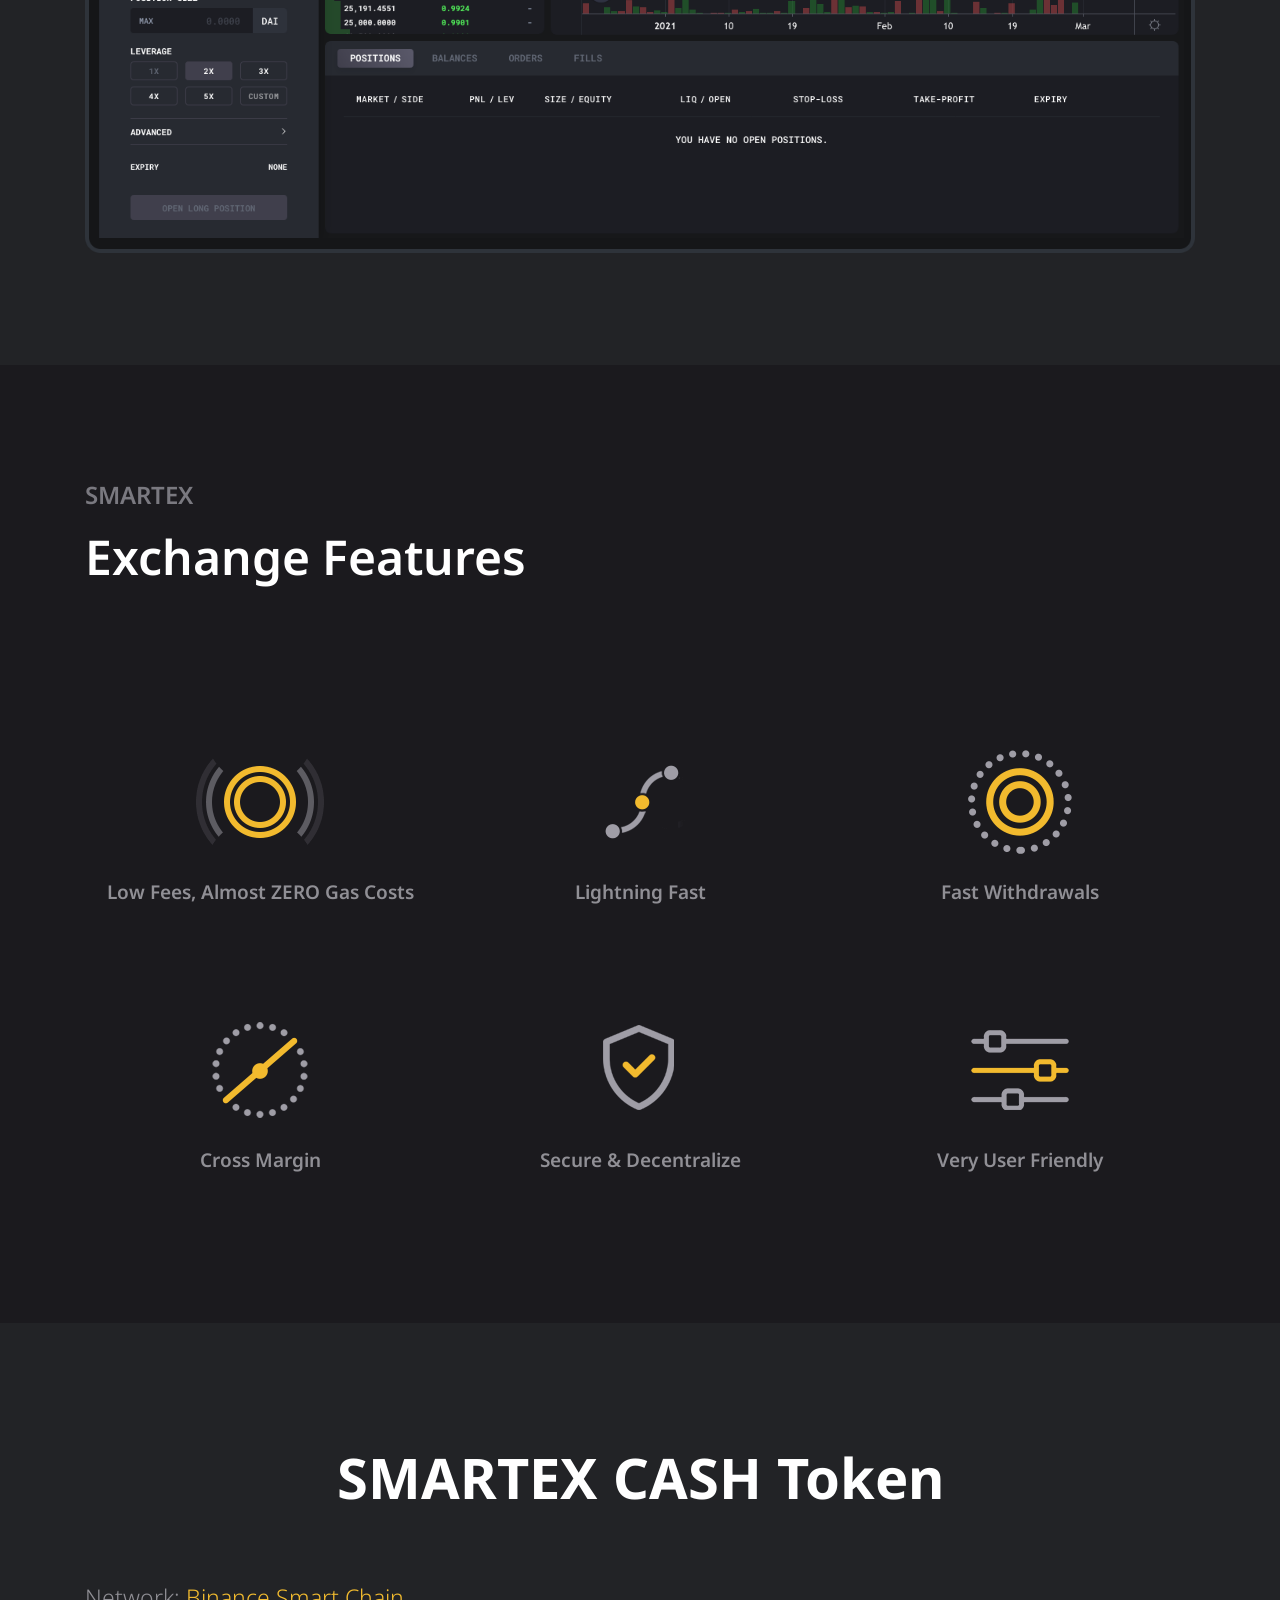
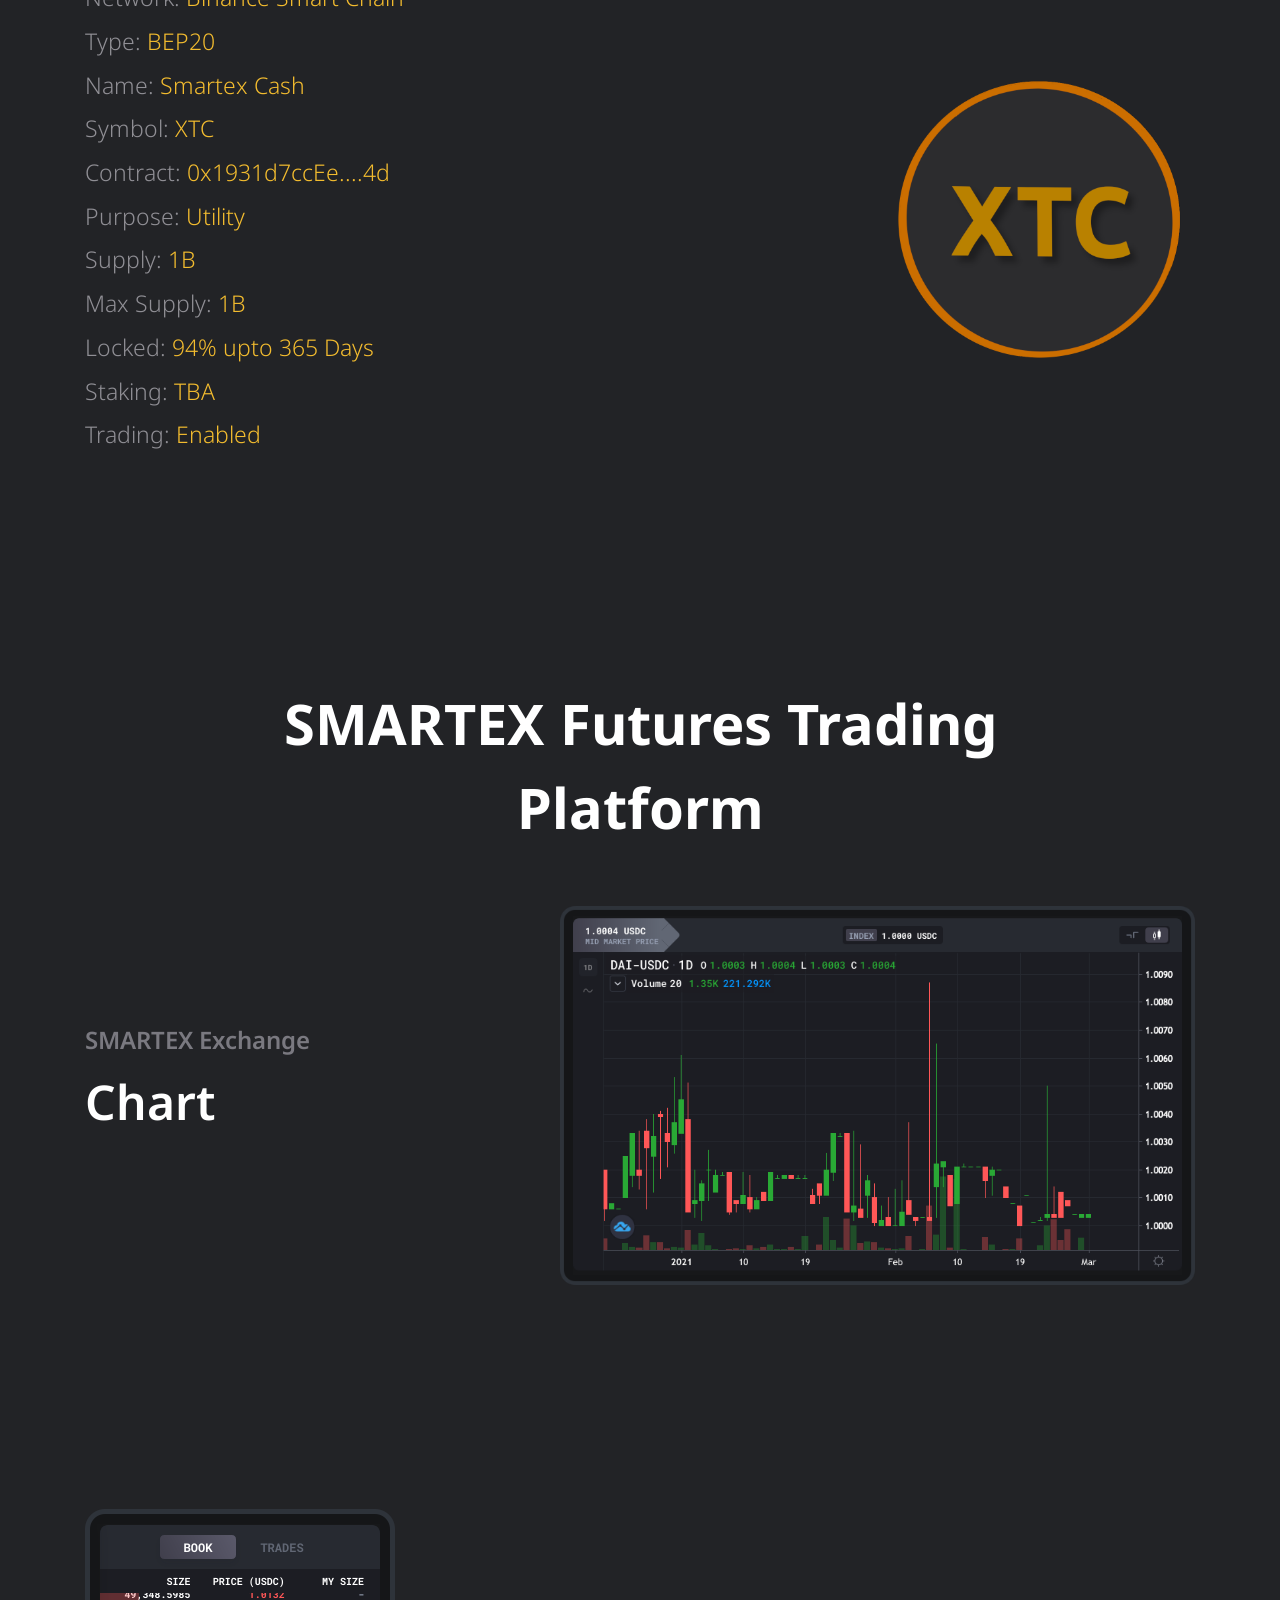
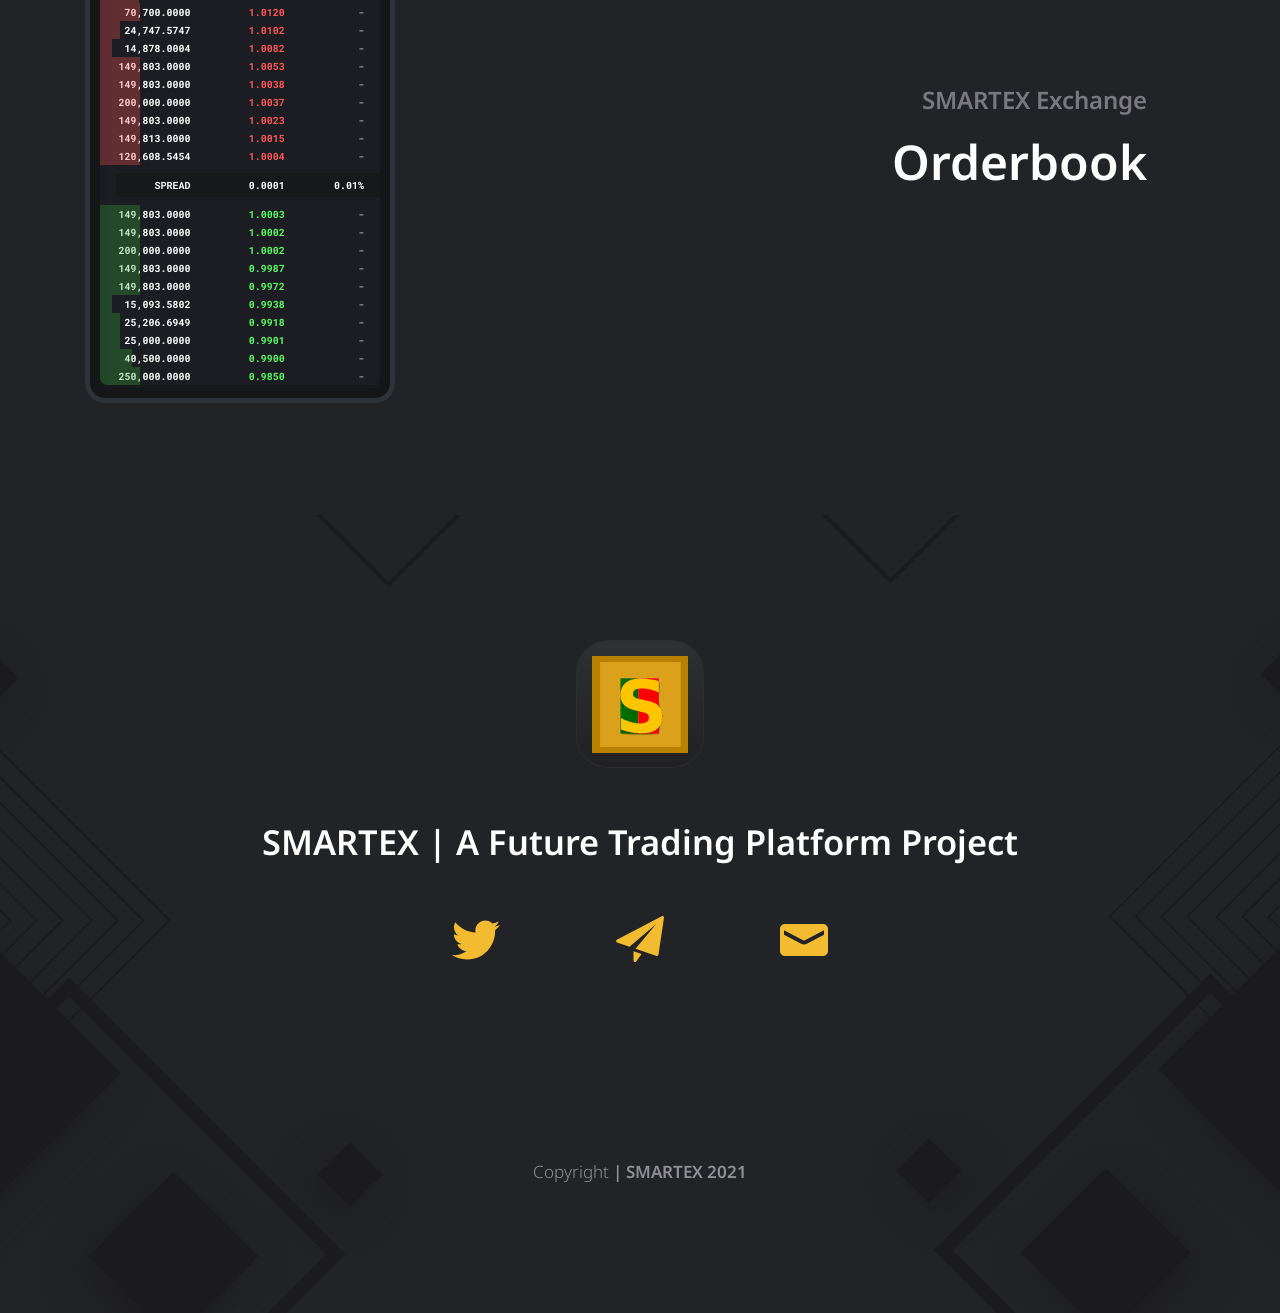
==== commit 192138f5: "create social section" ====
--- a/index.html
+++ b/index.html
@@ -97,6 +97,9 @@
                 <li class="nav-item">
                   <a class="nav-link" href="https://bscscan.com/address/0x1931d7ccEe7078C2ee8afF49e0F7Fa4Fce043C4d" target="_blank" rel="nofollow noopenner"> XTC Contract </a>
                 </li>
+                <li class="nav-item">
+                  <a class="nav-link" data-scroll="#social">Get In Touch</a>
+                </li>
               </ul>
             </div>
           </div>
@@ -228,46 +231,46 @@
 
 
       <!-- about -->
-      <section id="#xtc" class="content-section">
+      <section id="xtc" class="content-section">
         <div class="container">
           <header class="section-header text-center">
-            <h1 class="display-xl-4 fw-700 d-flex align-items-center justify-content-center mb-0"><a href="#" target="_blank" rel="nofollow"> SMARTEX CASH Token </a> </h1>
+            <h1 class="display-xl-4 fw-700 d-flex align-items-center justify-content-center mb-0"><a href="#xtc" target="_blank" rel="nofollow"> SMARTEX CASH Token </a> </h1>
           </header>
           <div class="row align-items-center">
             <div class="col-lg-5 mb-8 mb-lg-0">
               <div class="pr-8">
                 <p class="lead-md-3 mb-0">
-                  Network: <a href="#" target="_blank" rel="nofollow"> Binance Smart Chain </a>
-                </p>
-                <p class="lead-md-3 mb-0">
-                  Type: <a href="#" target="_blank" rel="nofollow"> BEP20 </a>
-                </p>
-                <p class="lead-md-3 mb-0">
-                  Name: <a href="#" target="_blank" rel="nofollow"> Smartex Cash </a>
-                </p>
-                <p class="lead-md-3 mb-0">
-                  Symbol: <a href="#" target="_blank" rel="nofollow"> XTC </a>
+                  Network: <a href="#xtc" target="_blank" rel="nofollow"> Binance Smart Chain </a>
+                </p>
+                <p class="lead-md-3 mb-0">
+                  Type: <a href="#xtc" target="_blank" rel="nofollow"> BEP20 </a>
+                </p>
+                <p class="lead-md-3 mb-0">
+                  Name: <a href="#xtc" target="_blank" rel="nofollow"> Smartex Cash </a>
+                </p>
+                <p class="lead-md-3 mb-0">
+                  Symbol: <a href="#xtc" target="_blank" rel="nofollow"> XTC </a>
                 </p>
                 <p class="lead-md-3 mb-0">
                   Contract: <a href="https://bscscan.com/address/0x1931d7ccEe7078C2ee8afF49e0F7Fa4Fce043C4d" target="_blank" rel="nofollow"> 0x1931d7ccEe....4d </a>
                 </p>
                 <p class="lead-md-3 mb-0">
-                  Purpose: <a href="#" target="_blank" rel="nofollow"> Utility </a>
-                </p>
-                <p class="lead-md-3 mb-0">
-                  Supply: <a href="#" target="_blank" rel="nofollow"> 1B </a>
-                </p>
-                <p class="lead-md-3 mb-0">
-                  Max Supply: <a href="#" target="_blank" rel="nofollow"> 1B </a>
-                </p>
-                <p class="lead-md-3 mb-0">
-                  Locked: <a href="#" target="_blank" rel="nofollow"> 94% upto 365 Days </a>
-                </p>
-                <p class="lead-md-3 mb-0">
-                  Staking: <a href="#" target="_blank" rel="nofollow"> TBA </a>
-                </p>
-                <p class="lead-md-3 mb-0">
-                  Trading: <a href="#" target="_blank" rel="nofollow"> Enabled </a>
+                  Purpose: <a href="#xtc" target="_blank" rel="nofollow"> Utility </a>
+                </p>
+                <p class="lead-md-3 mb-0">
+                  Supply: <a href="#xtc" target="_blank" rel="nofollow"> 1B </a>
+                </p>
+                <p class="lead-md-3 mb-0">
+                  Max Supply: <a href="#xtc" target="_blank" rel="nofollow"> 1B </a>
+                </p>
+                <p class="lead-md-3 mb-0">
+                  Locked: <a href="#xtc" target="_blank" rel="nofollow"> 94% upto 365 Days </a>
+                </p>
+                <p class="lead-md-3 mb-0">
+                  Staking: <a href="#xtc" target="_blank" rel="nofollow"> TBA </a>
+                </p>
+                <p class="lead-md-3 mb-0">
+                  Trading: <a href="#xtc" target="_blank" rel="nofollow"> Enabled </a>
                 </p>
               </div>
             </div>
@@ -327,7 +330,7 @@
     <!-- /.main -->
 
     <!-- footer -->
-    <footer class="footer text-center">
+    <footer id="social" class="footer text-center">
       <!-- download-app -->
       <div class="download__section text-center pt-0">
         <div class="container">
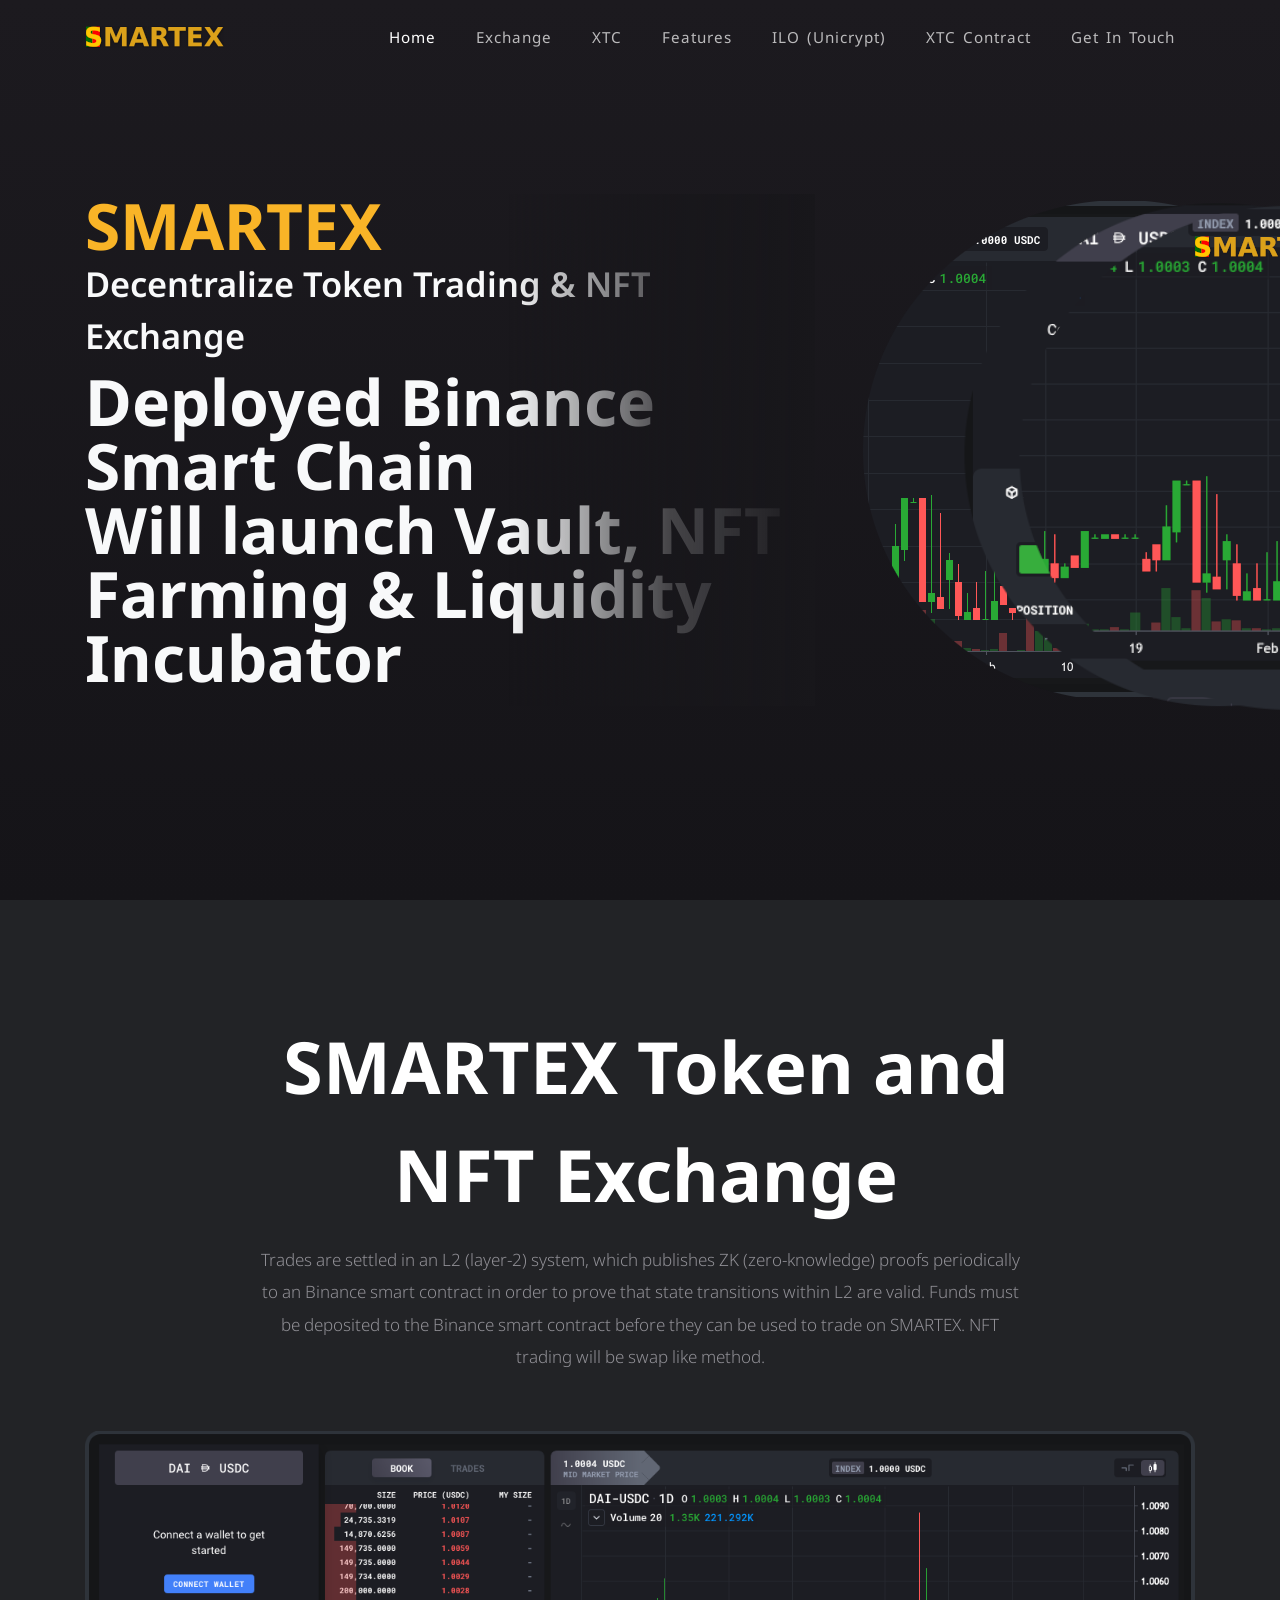
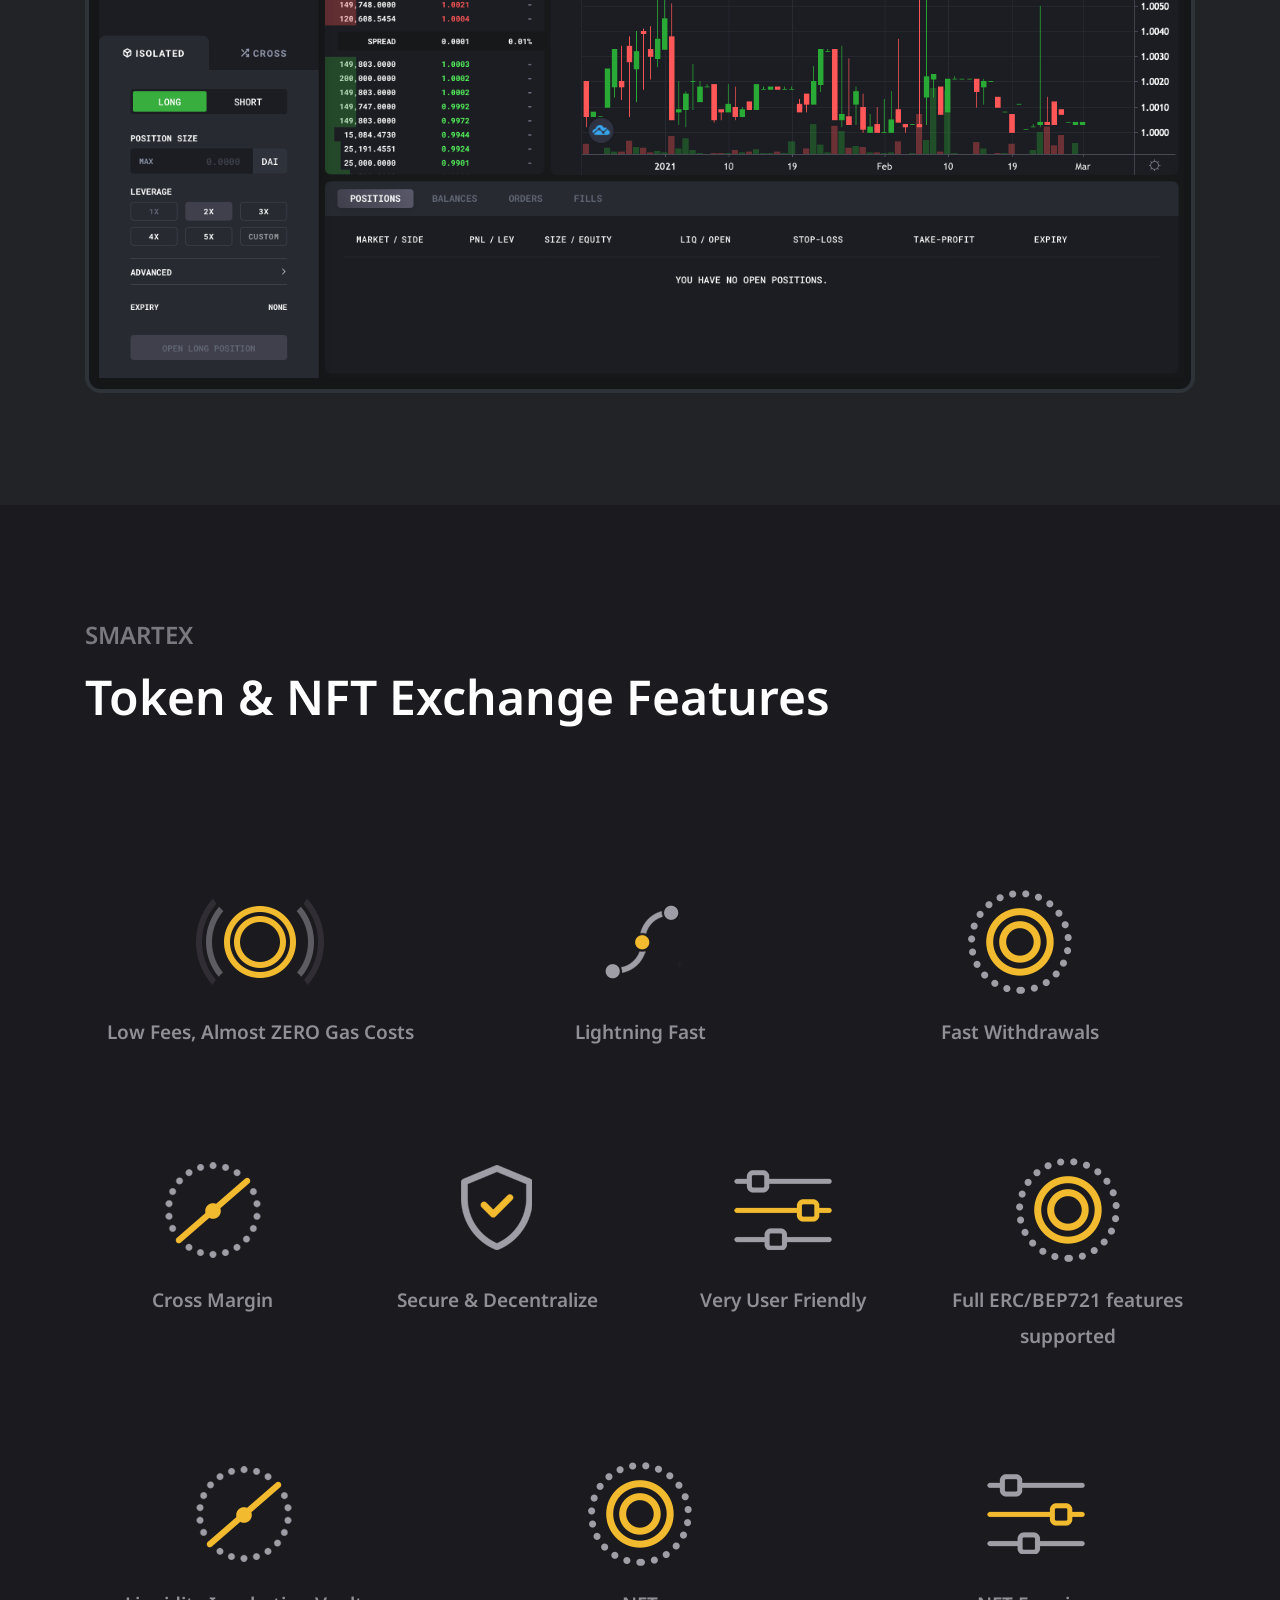
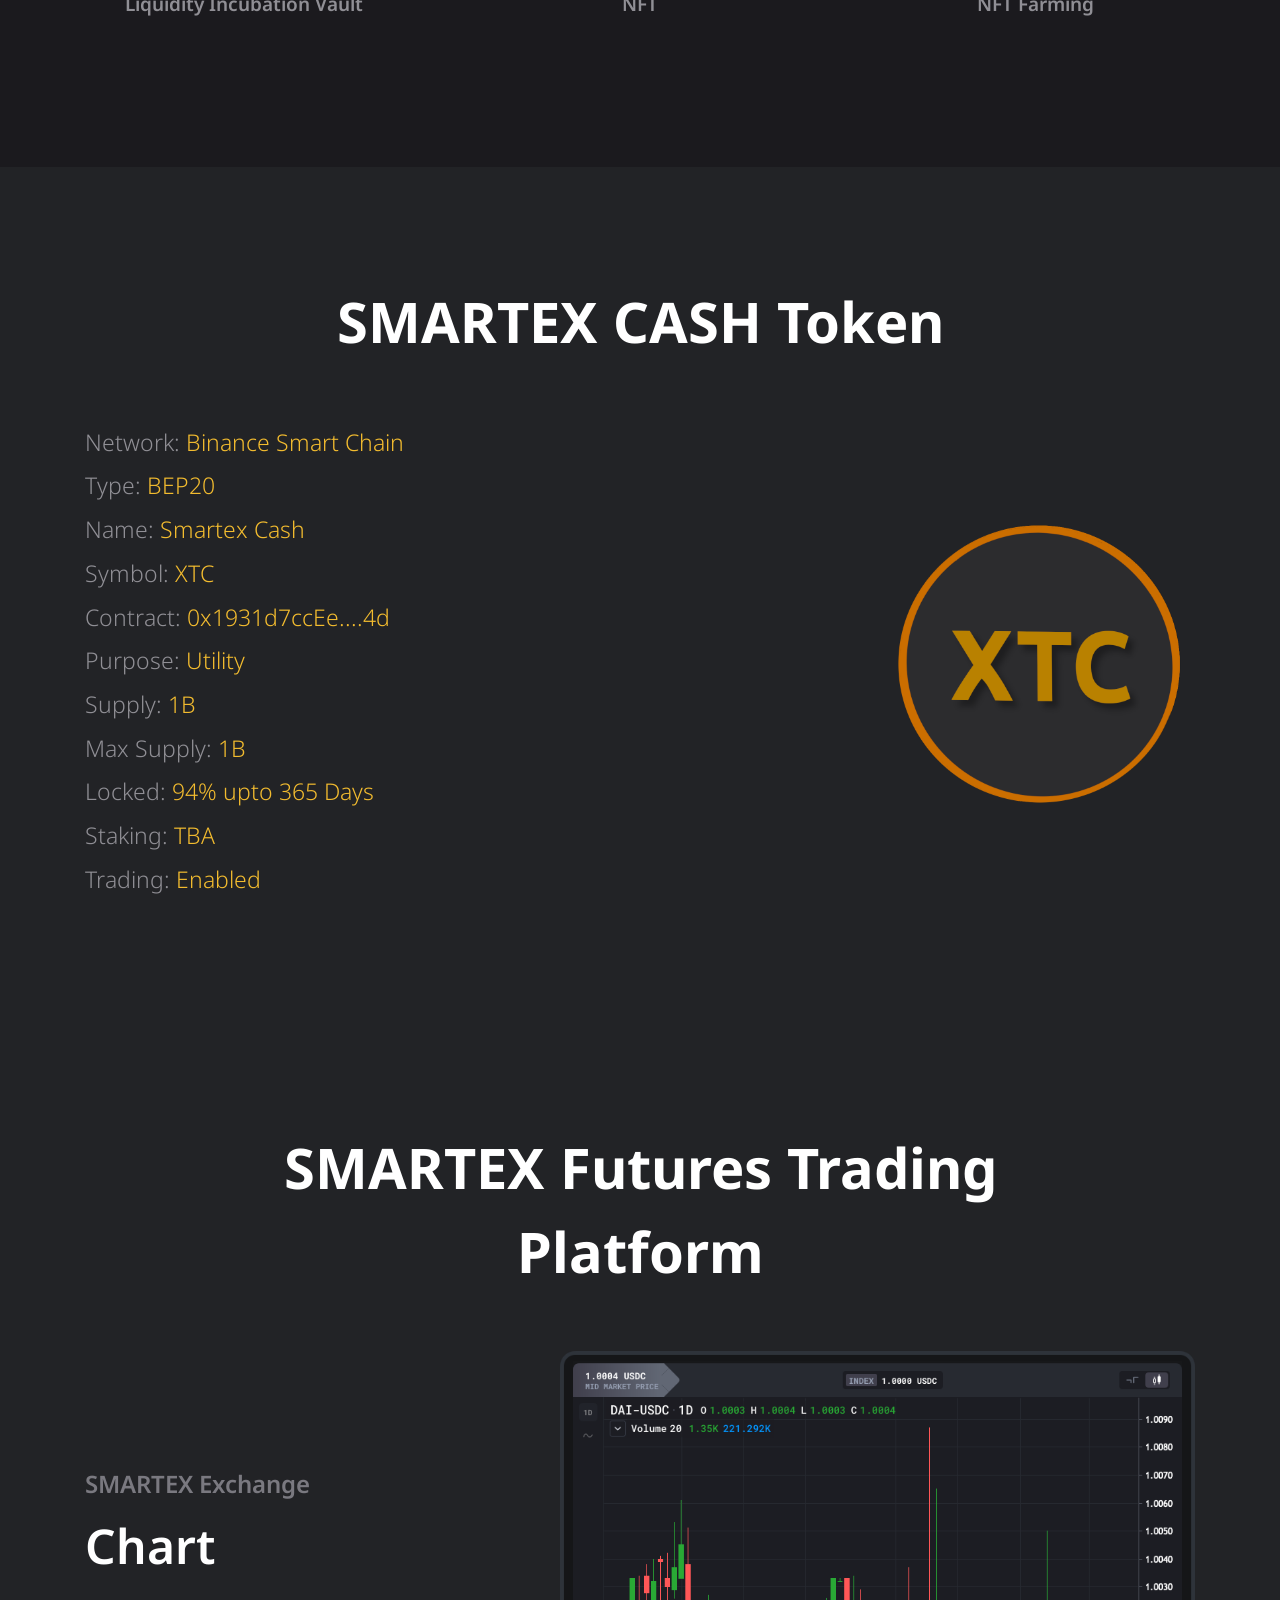
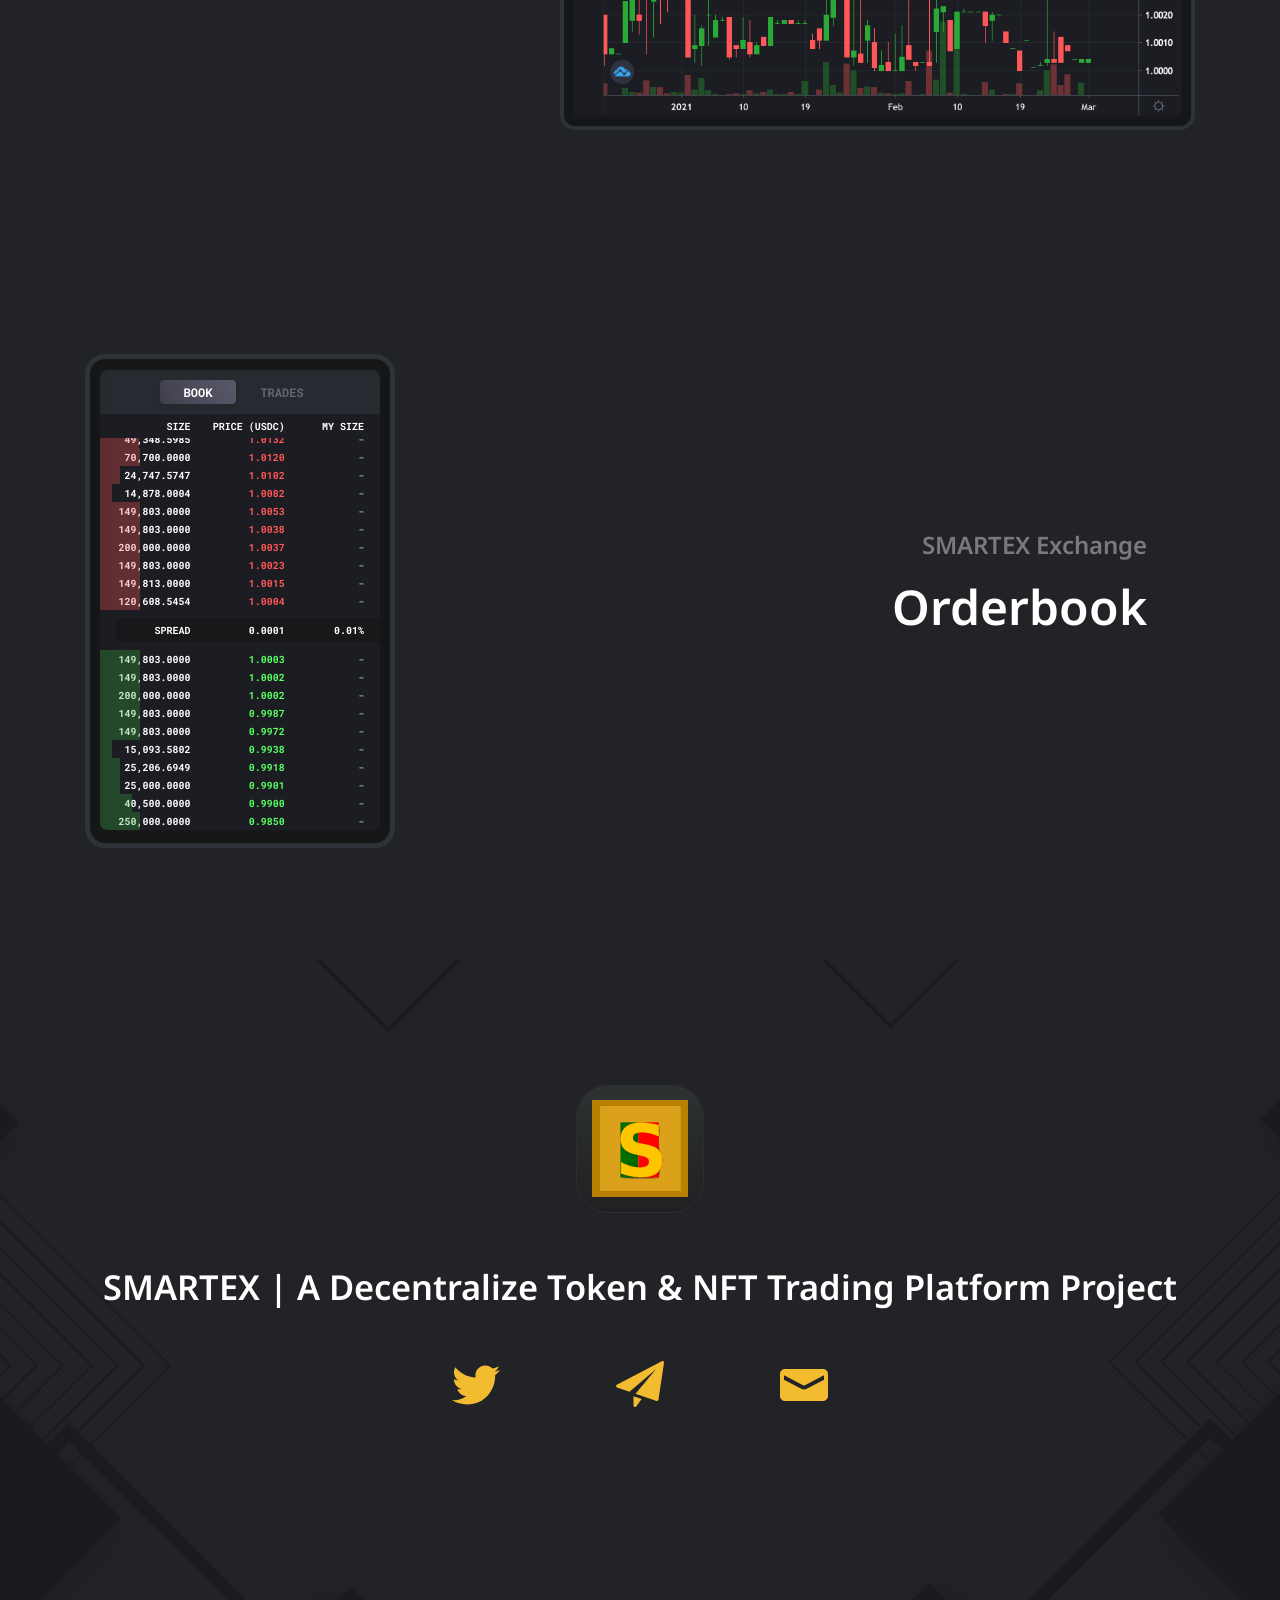
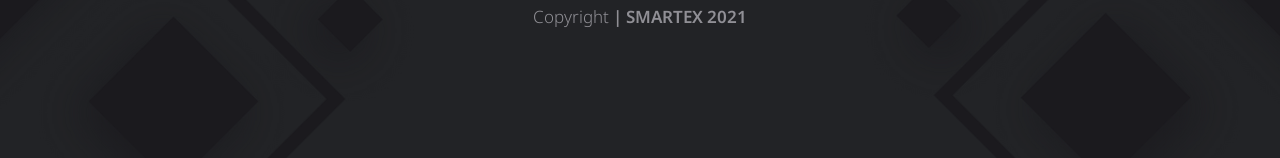
==== commit 4af8b60a: "update" ====
--- a/index.html
+++ b/index.html
@@ -47,10 +47,10 @@
     <link href="https://fonts.googleapis.com/css?family=Noto+Sans:100,100i,200,200i,300,300i,400,400i,500,500i,600,600i,700,700i,800,800i,900,900i" rel="stylesheet">
     <link rel="stylesheet" href="https://cdnjs.cloudflare.com/ajax/libs/font-awesome/5.15.2/css/all.min.css"/>
 
-    <!--[if lt IE 9]>
+
     <script src="https://oss.maxcdn.com/html5shiv/3.7.3/html5shiv.min.js"></script>
     <script src="https://oss.maxcdn.com/respond/1.4.2/respond.min.js"></script>
-    <![endif]-->
+
   </head>
   <body>
 
@@ -118,9 +118,9 @@
                 <div class="hero-cont hero-shadow pr-0">
                   <div class="display-4 display-lg-2 fw-700 text-center text-lg-left lh-1 mb-4">
                     <span class="d-block text-warning fadeInLeft ad-200ms">SMARTEX</span>
-                    <span class="d-block fadeInLeft ad-400ms"><h2>Decentralize & Margin Trading Exchange</h2></span>
+                    <span class="d-block fadeInLeft ad-400ms"><h2>Decentralize Token Trading & NFT Exchange</h2></span>
                     <span class="d-block fadeInLeft ad-600ms">Deployed Binance Smart Chain</span>
-                    <span class="d-block fadeInLeft ad-600ms">Will be on Polygon & Avalanche</span>
+                    <span class="d-block fadeInLeft ad-600ms">Will launch Vault, NFT Farming & Liquidity Incubator</span>
                   </div>
                 </div>
               </div>
@@ -158,8 +158,8 @@
       <section id="exchange" class="content-section">
         <div class="container">
           <header class="section-header text-center">
-            <h1 class="display-xl-3 fw-700 d-flex align-items-center justify-content-center mb-4"><span class="text-warning ti-shine mr-3"></span>SMARTEX Exchange</h1>
-            <p class="lead-md-1">Trades are settled in an L2 (layer-2) system, which publishes ZK (zero-knowledge) proofs periodically to an Binance smart contract in order to prove that state transitions within L2 are valid. Funds must be deposited to the Binance smart contract before they can be used to trade on SMARTEX.</p>
+            <h1 class="display-xl-3 fw-700 d-flex align-items-center justify-content-center mb-4"><span class="text-warning ti-shine mr-3"></span>SMARTEX Token and NFT Exchange</h1>
+            <p class="lead-md-1">Trades are settled in an L2 (layer-2) system, which publishes ZK (zero-knowledge) proofs periodically to an Binance smart contract in order to prove that state transitions within L2 are valid. Funds must be deposited to the Binance smart contract before they can be used to trade on SMARTEX. NFT trading will be swap like method.</p>
           </header>
           <div class="row">
             <div class="col-12">
@@ -179,7 +179,7 @@
             <div class="col-12">
               <div>
                 <h4 class="text-secondary">SMARTEX</h4>
-                <h2 class="display-lg-4 mb-7">Exchange Features</h2>
+                <h2 class="display-lg-4 mb-7">Token & NFT Exchange Features</h2>
                 <p class="lead-md-2 mb-0">
 
                 </p>
@@ -220,6 +220,30 @@
             <div class="col-8 col-sm-6 col-lg-3 mx-auto py-8">
               <img src="assets/img/icon/friendly.png" alt="User Friendly" class="mb-2">
               <span class="d-block fw-600 lead-2">Very User Friendly</span>
+              <p class=" mb-0">
+              </p>
+            </div>
+            <div class="col-8 col-sm-6 col-lg-3 mx-auto py-8">
+              <img src="assets/img/icon/withdrawal.png" alt="Full ERC/BEP721 features supported" class="mb-2">
+              <span class="d-block fw-600 lead-2">Full ERC/BEP721 features supported</span>
+              <p class=" mb-0">
+              </p>
+            </div>
+            <div class="col-8 col-sm-6 col-lg-3 mx-auto py-8">
+              <img src="assets/img/icon/cross.png" alt="Liquidity Incubation Vault" class="mb-2">
+              <span class="d-block fw-600 lead-2">Liquidity Incubation Vault</span>
+              <p class=" mb-0">
+              </p>
+            </div>
+            <div class="col-8 col-sm-8 col-lg-4 mx-auto py-8">
+              <img src="assets/img/icon/withdrawal.png" alt="Fast Withdrawals" class="mb-2">
+              <span class="d-block fw-600 lead-2">NFT</span>
+              <p class=" mb-0">
+              </p>
+            </div>
+               <div class="col-8 col-sm-6 col-lg-3 mx-auto py-8">
+              <img src="assets/img/icon/friendly.png" alt="User Friendly" class="mb-2">
+              <span class="d-block fw-600 lead-2">NFT Farming</span>
               <p class=" mb-0">
               </p>
             </div>
@@ -337,7 +361,7 @@
           <div class="app_icon-wrapper mb-8">
             <img src="assets/img/logo-app.png" alt="Auria" class="img-lg">
           </div>
-          <h2 class="title-download display-lg-5 mb-7">SMARTEX | A Future Trading Platform Project </h2>
+          <h2 class="title-download display-lg-5 mb-7">SMARTEX | A Decentralize Token & NFT Trading Platform Project </h2>
           <span class="d-block mb-8 lead-md-1"></span>
           <div class="row">
             <div class="col-8 mx-auto col-lg-12">
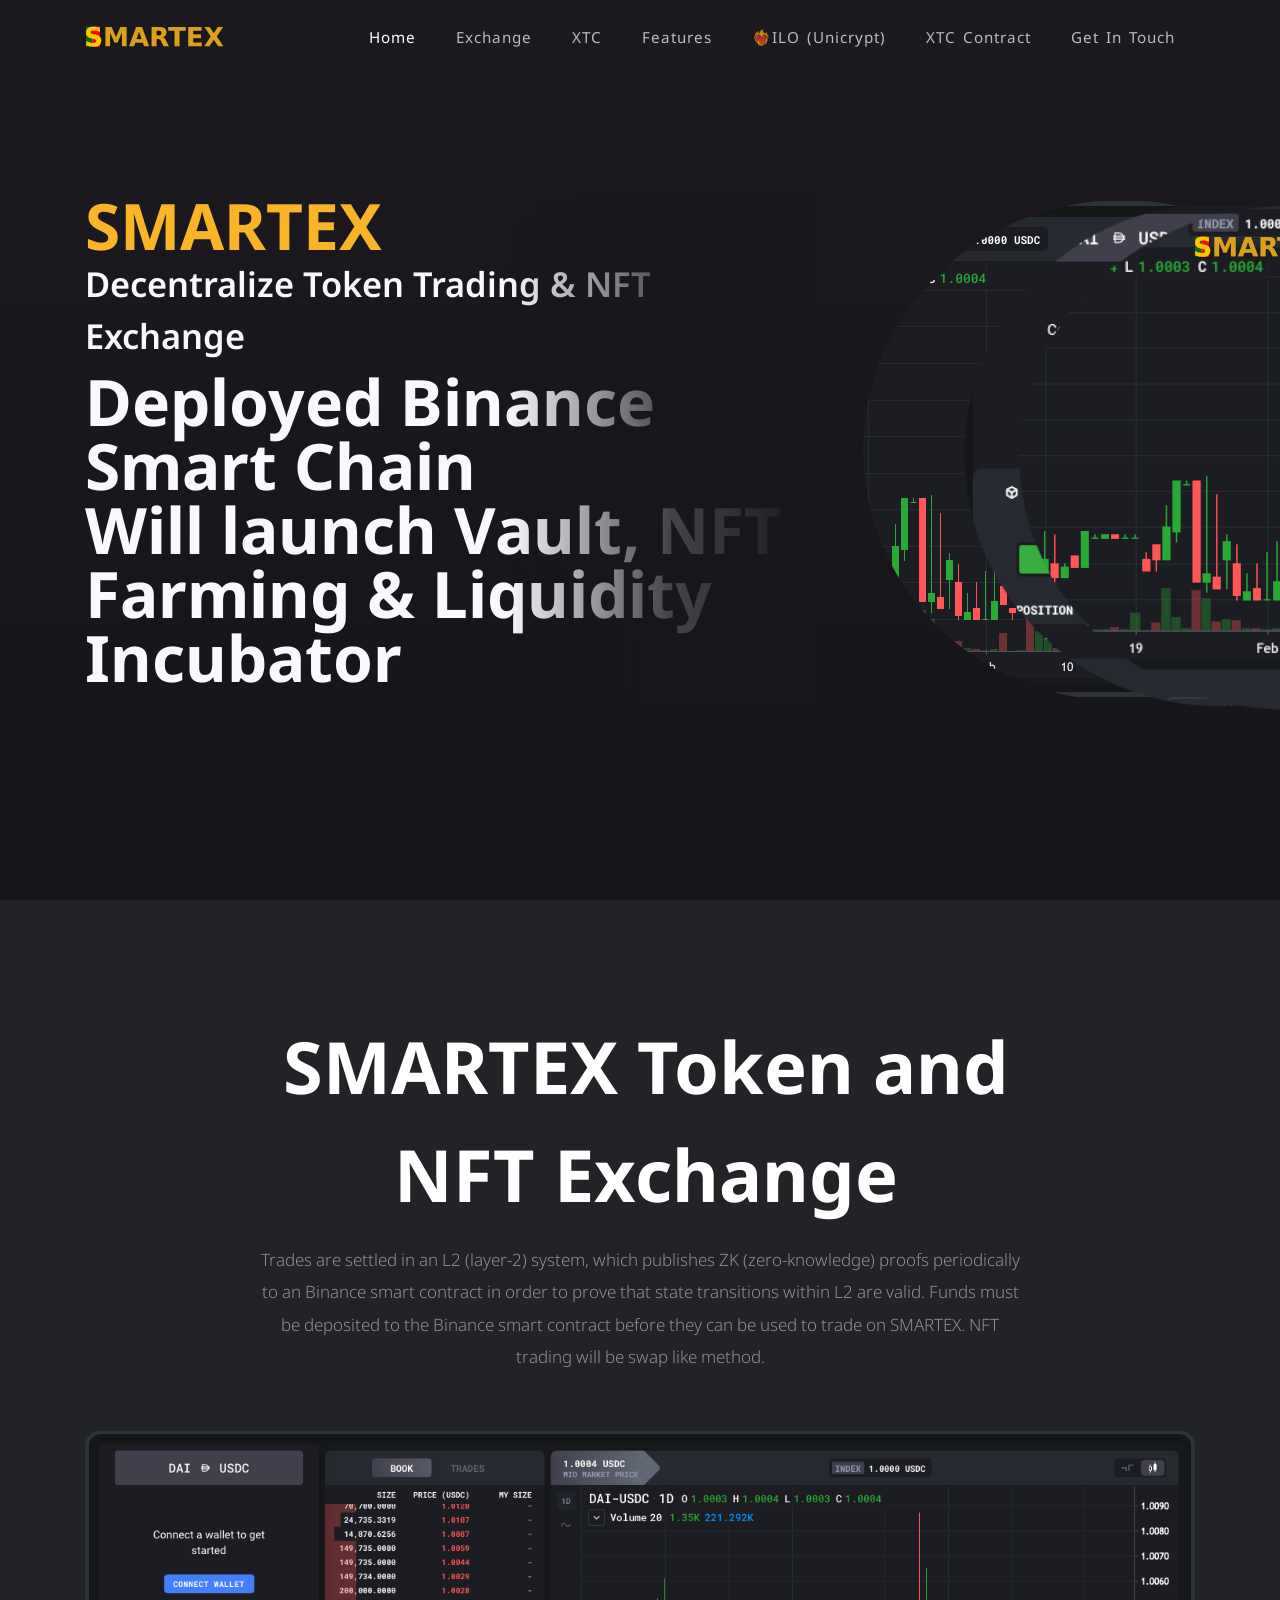
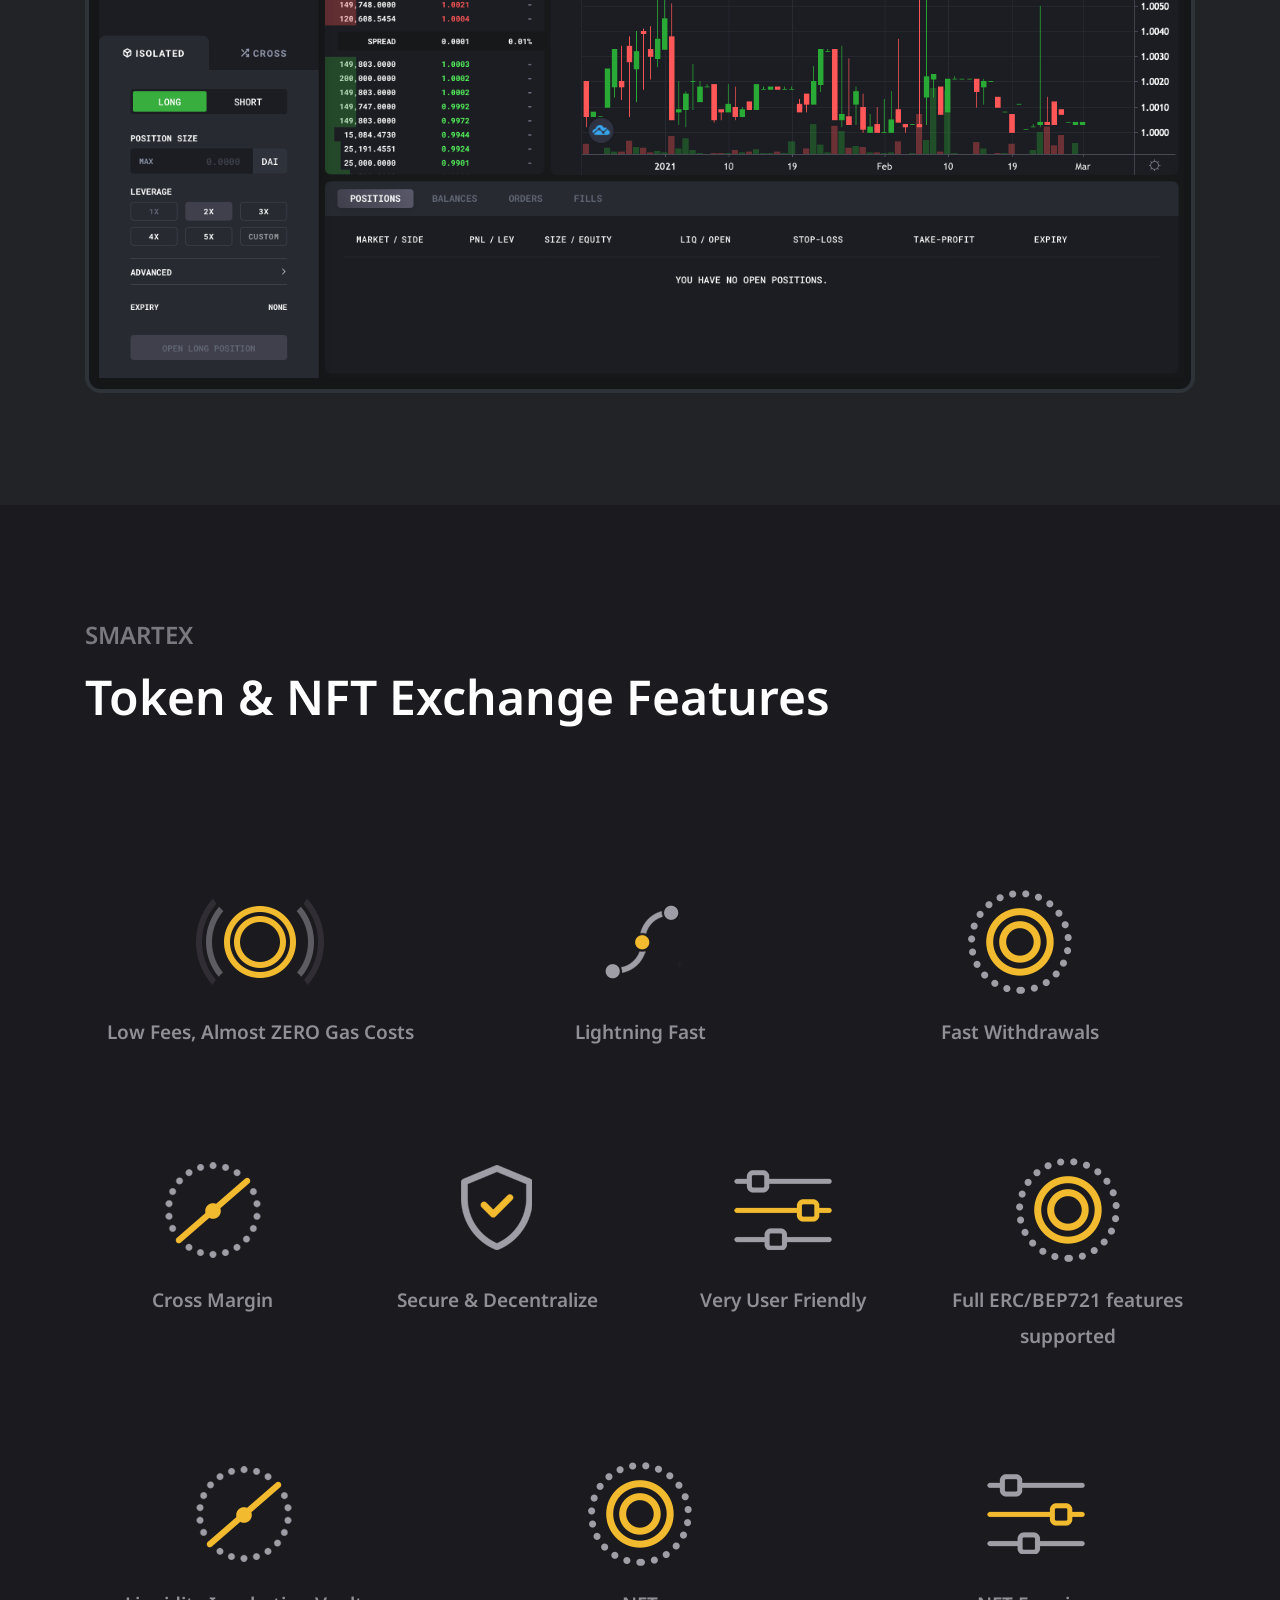
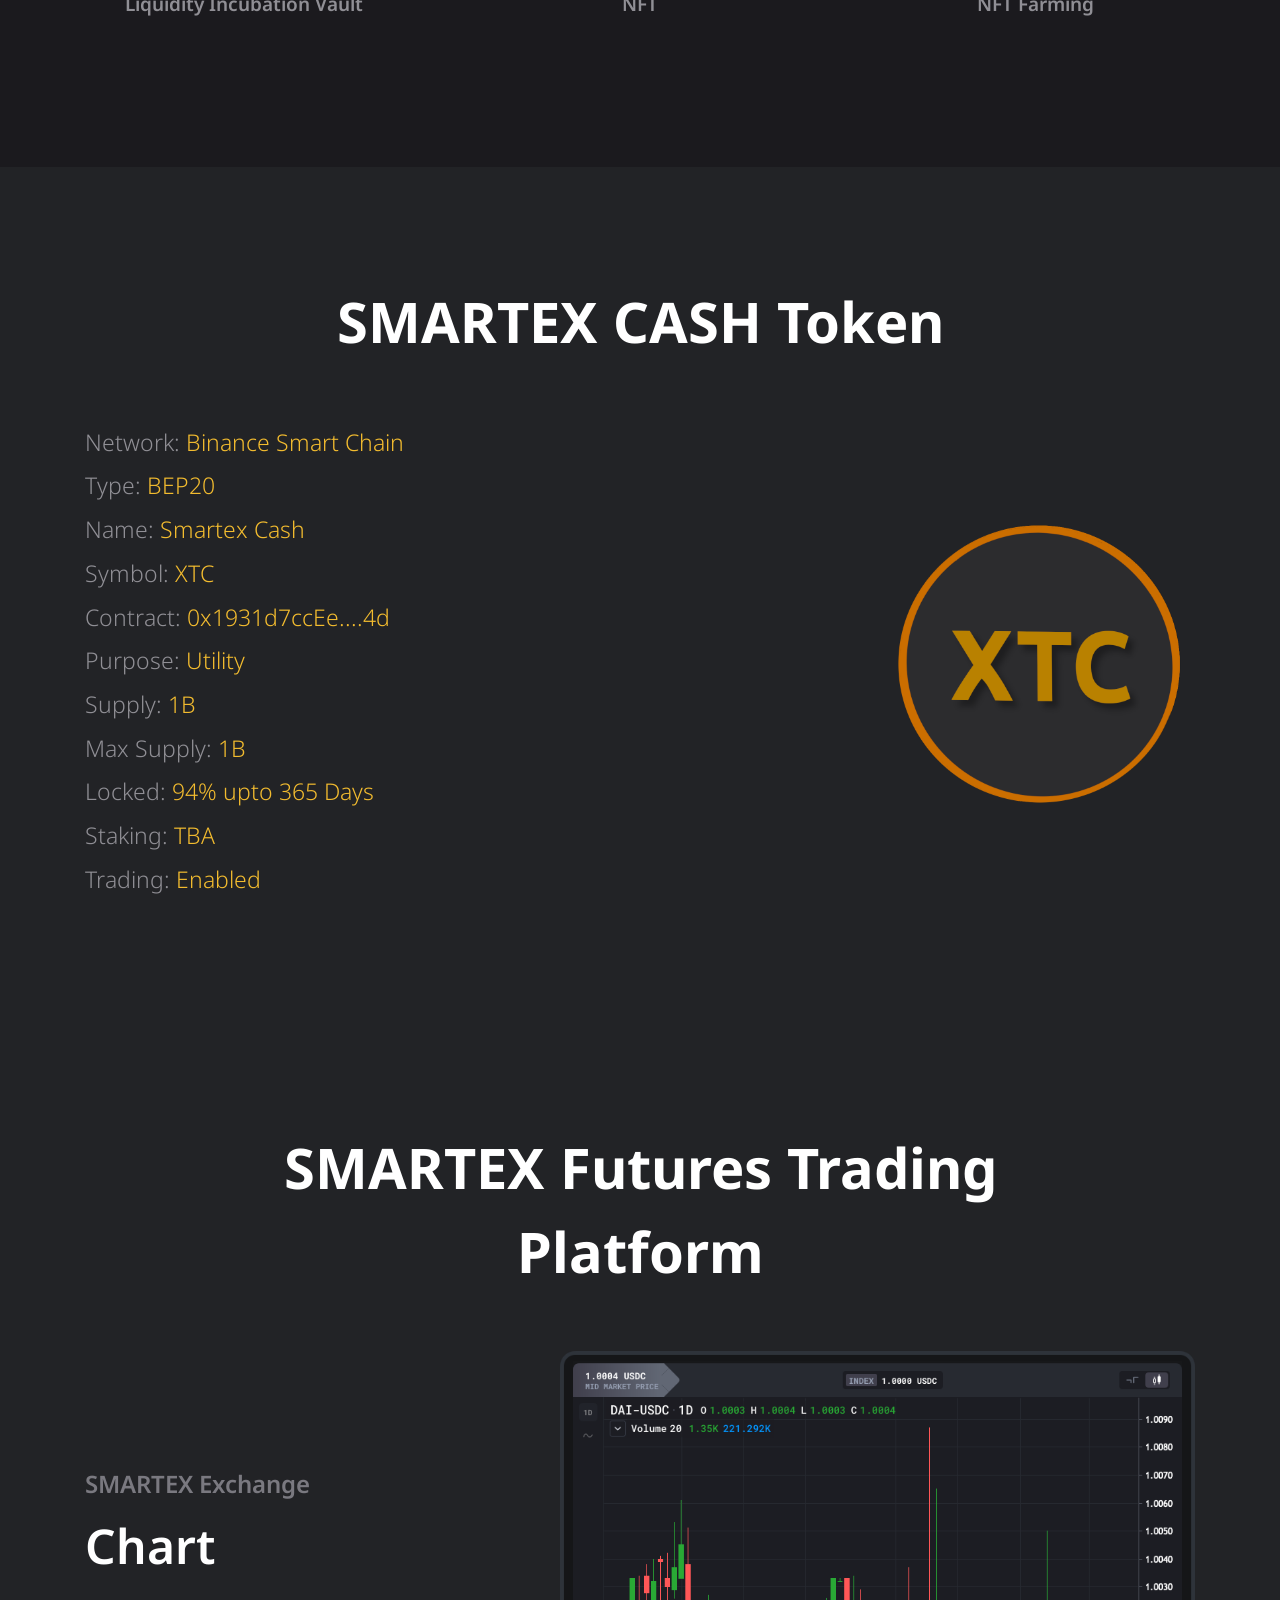
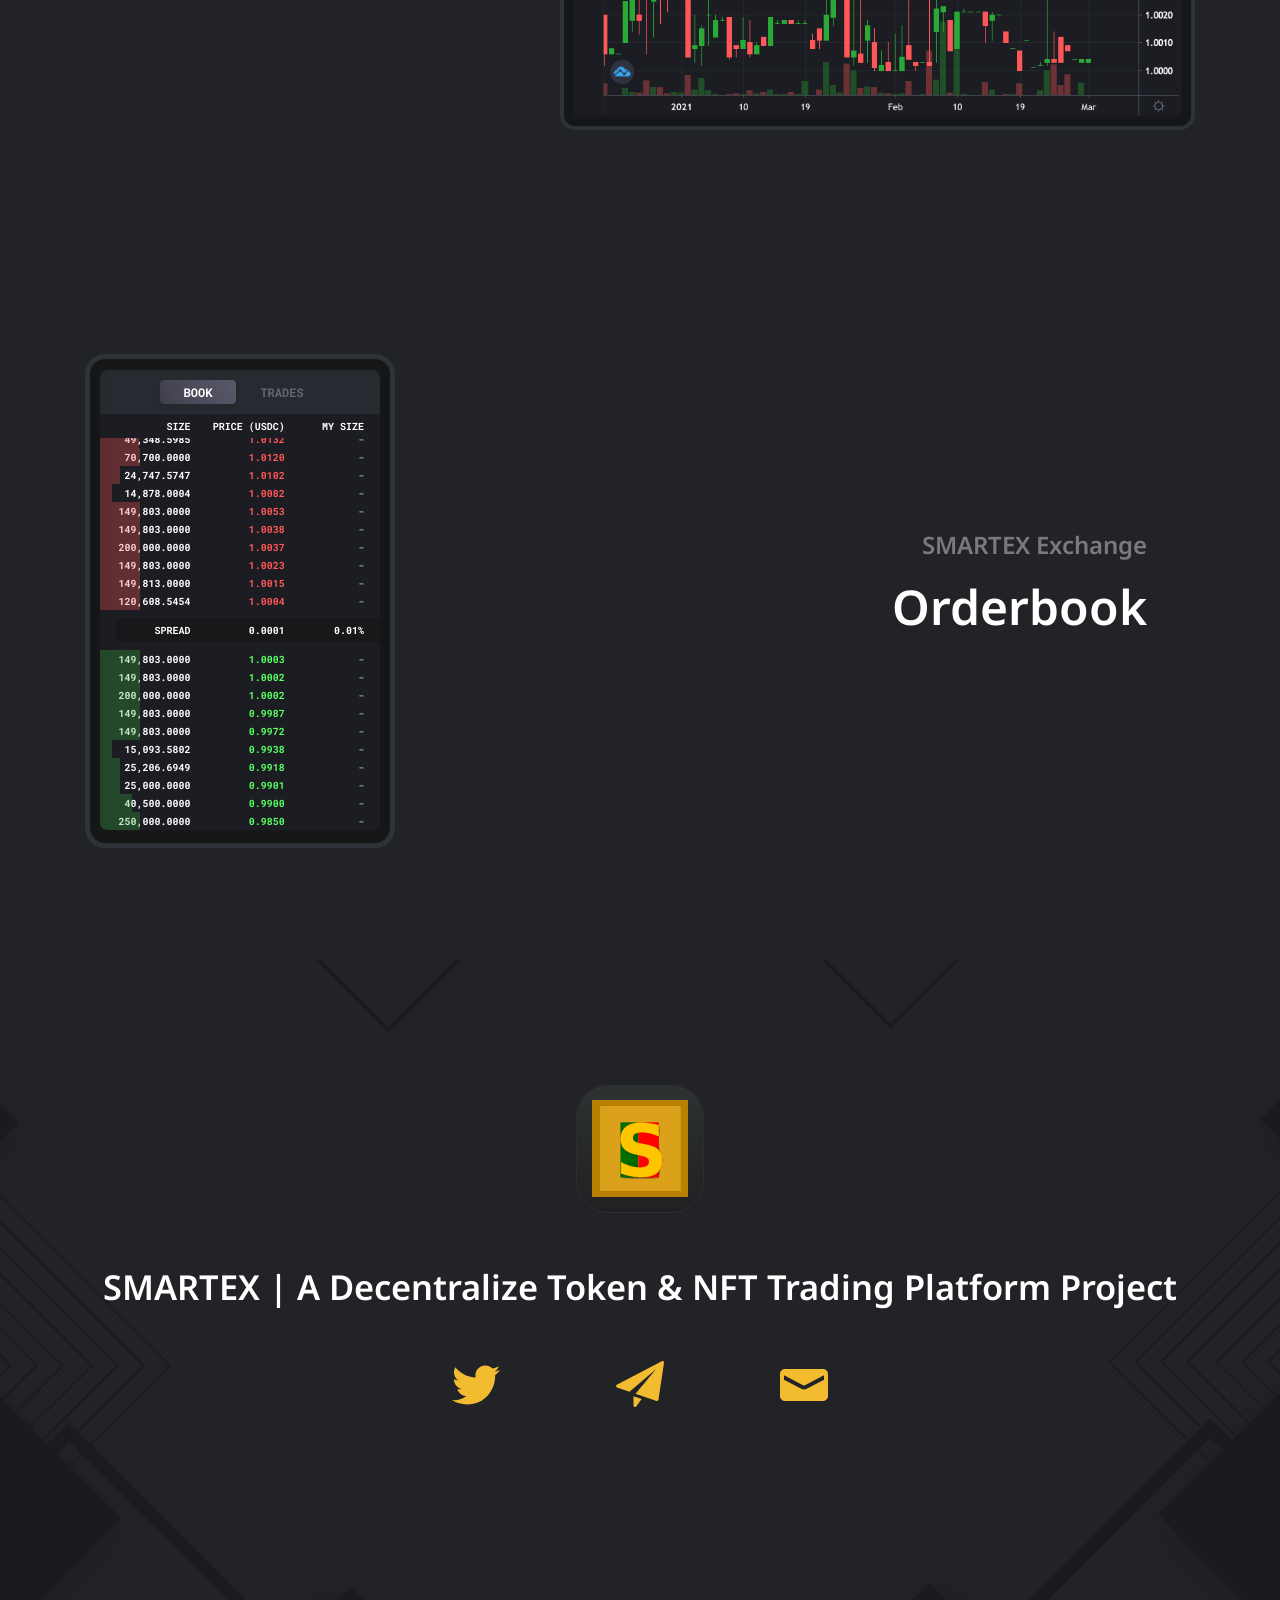
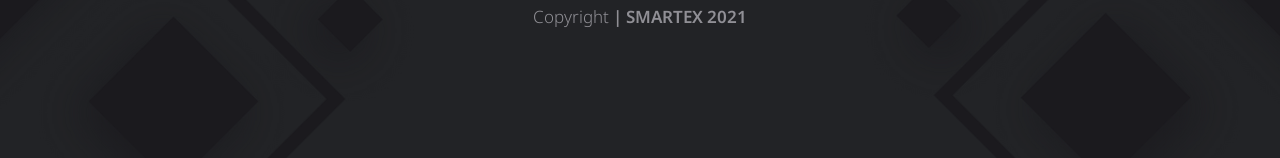
==== commit 218e609e: "update ilo" ====
--- a/index.html
+++ b/index.html
@@ -92,7 +92,7 @@
                   <a class="nav-link" data-scroll="#feature">Features</a>
                 </li>
                 <li class="nav-item">
-                  <a class="nav-link" href="https://app.unicrypt.network/amm/pancake-v2/ilo/0x87447ffFd67adEaB1d23b9332712FCCFf7DFD9Eb" target="_blank" rel="nofollow noopenner"> ILO (Unicrypt) </a>
+                  <a class="nav-link" href="https://app.unicrypt.network/amm/pancake-v2/ilo/0xed1c4046B1C6a60A063741105Ca9014554a9557a" target="_blank" rel="nofollow noopenner"> ❤️‍🔥ILO (Unicrypt) </a>
                 </li>
                 <li class="nav-item">
                   <a class="nav-link" href="https://bscscan.com/address/0x1931d7ccEe7078C2ee8afF49e0F7Fa4Fce043C4d" target="_blank" rel="nofollow noopenner"> XTC Contract </a>
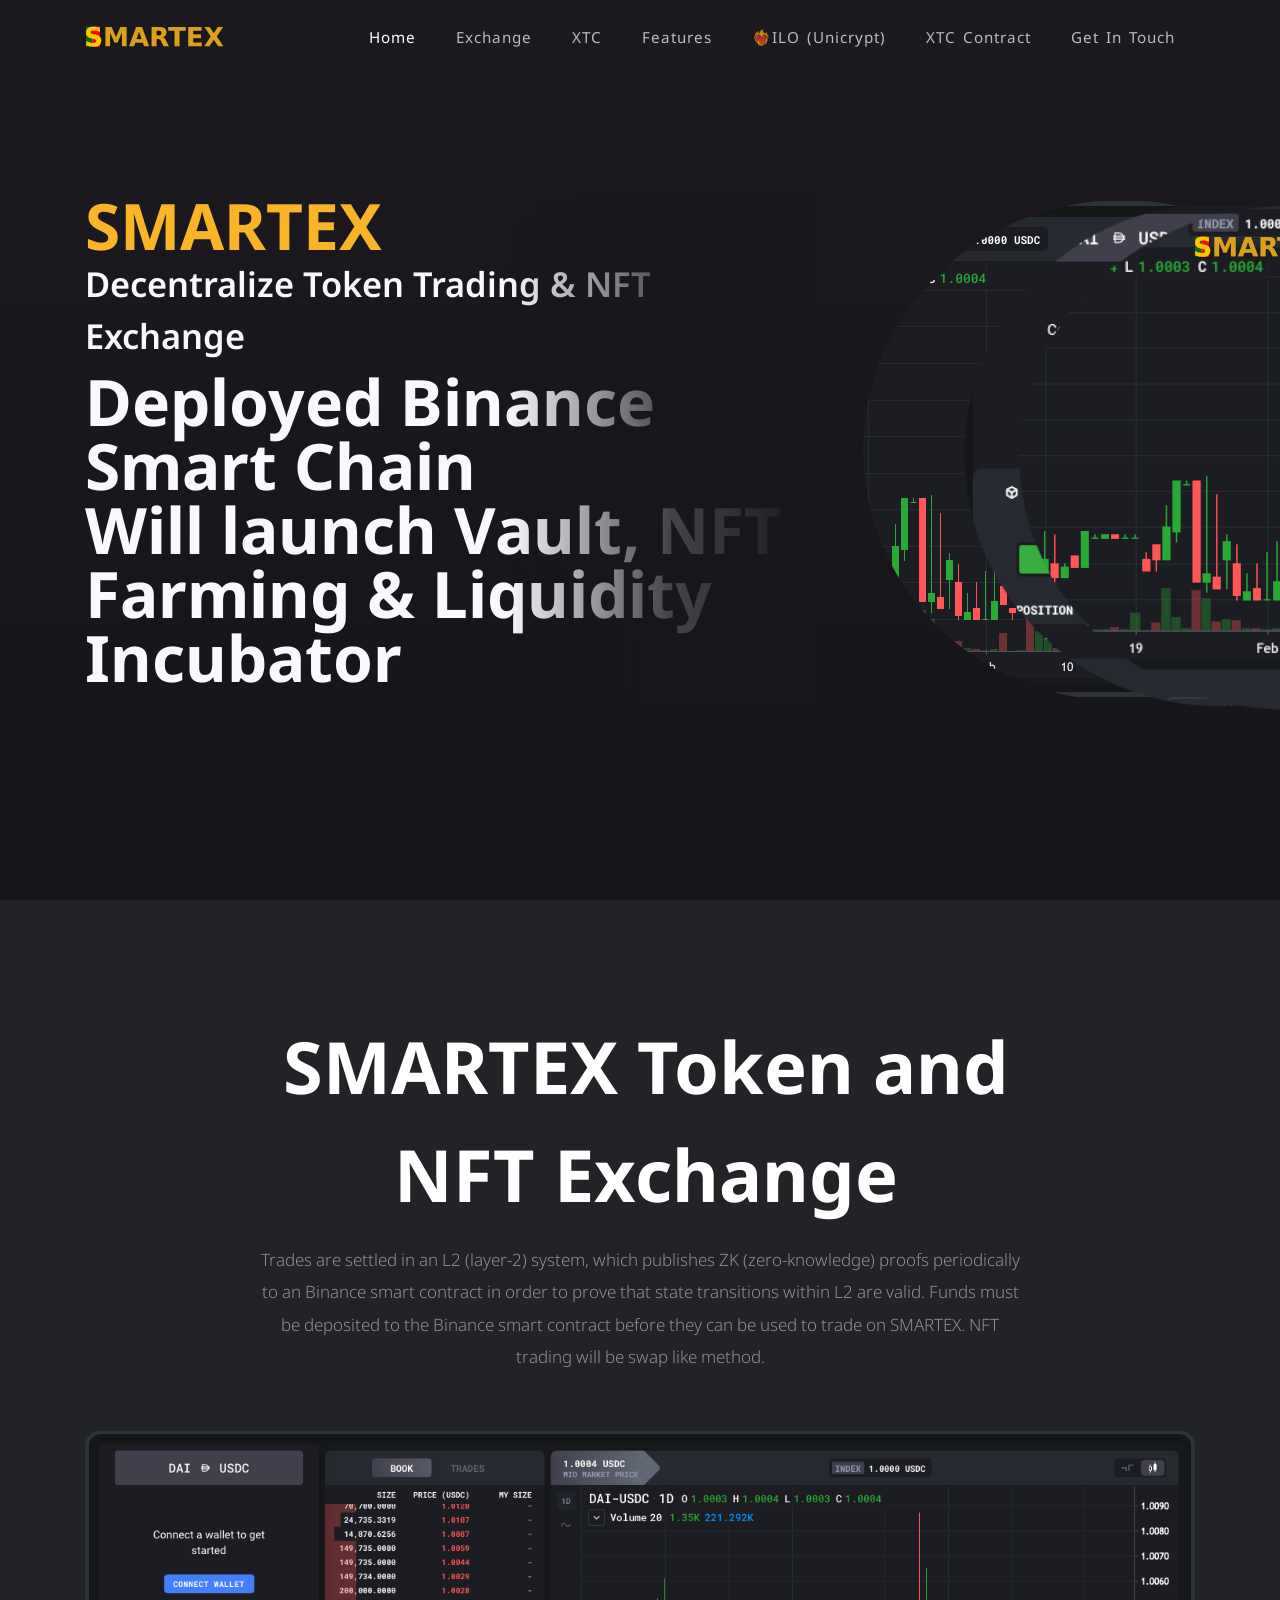
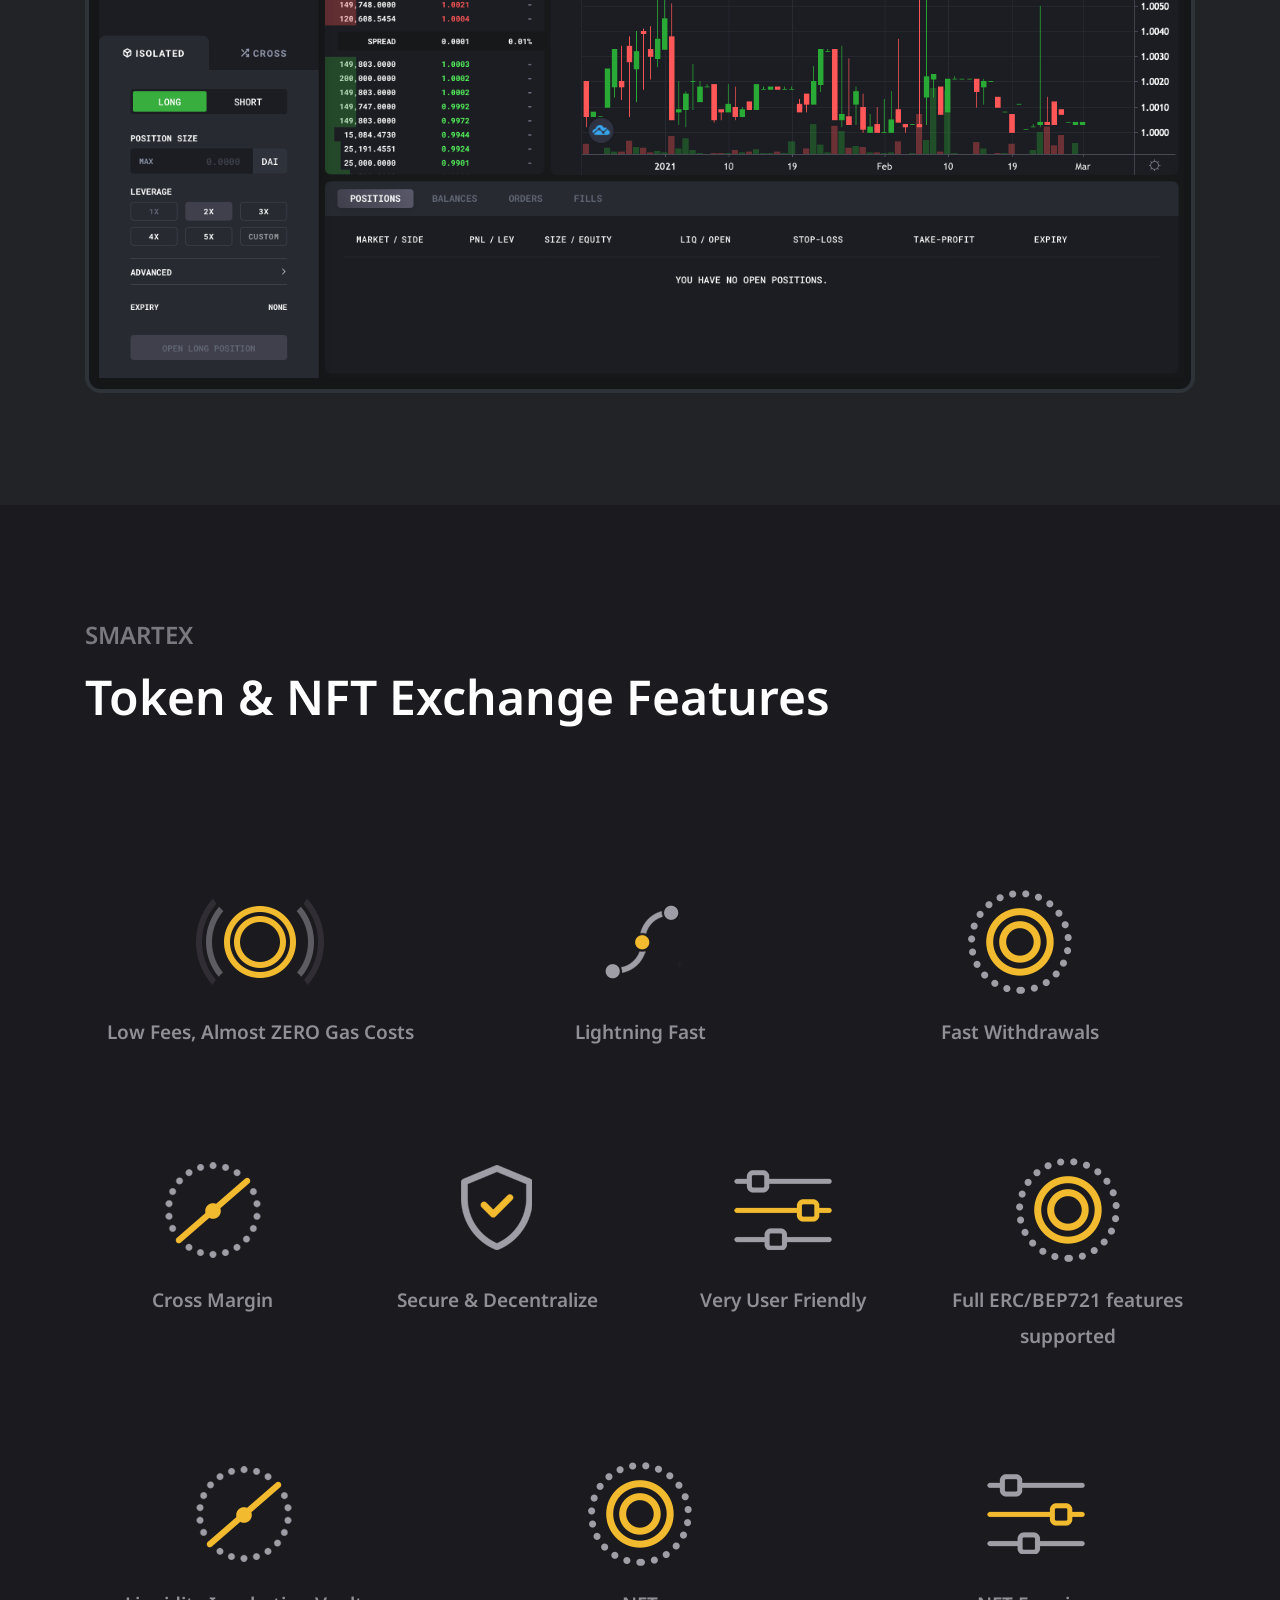
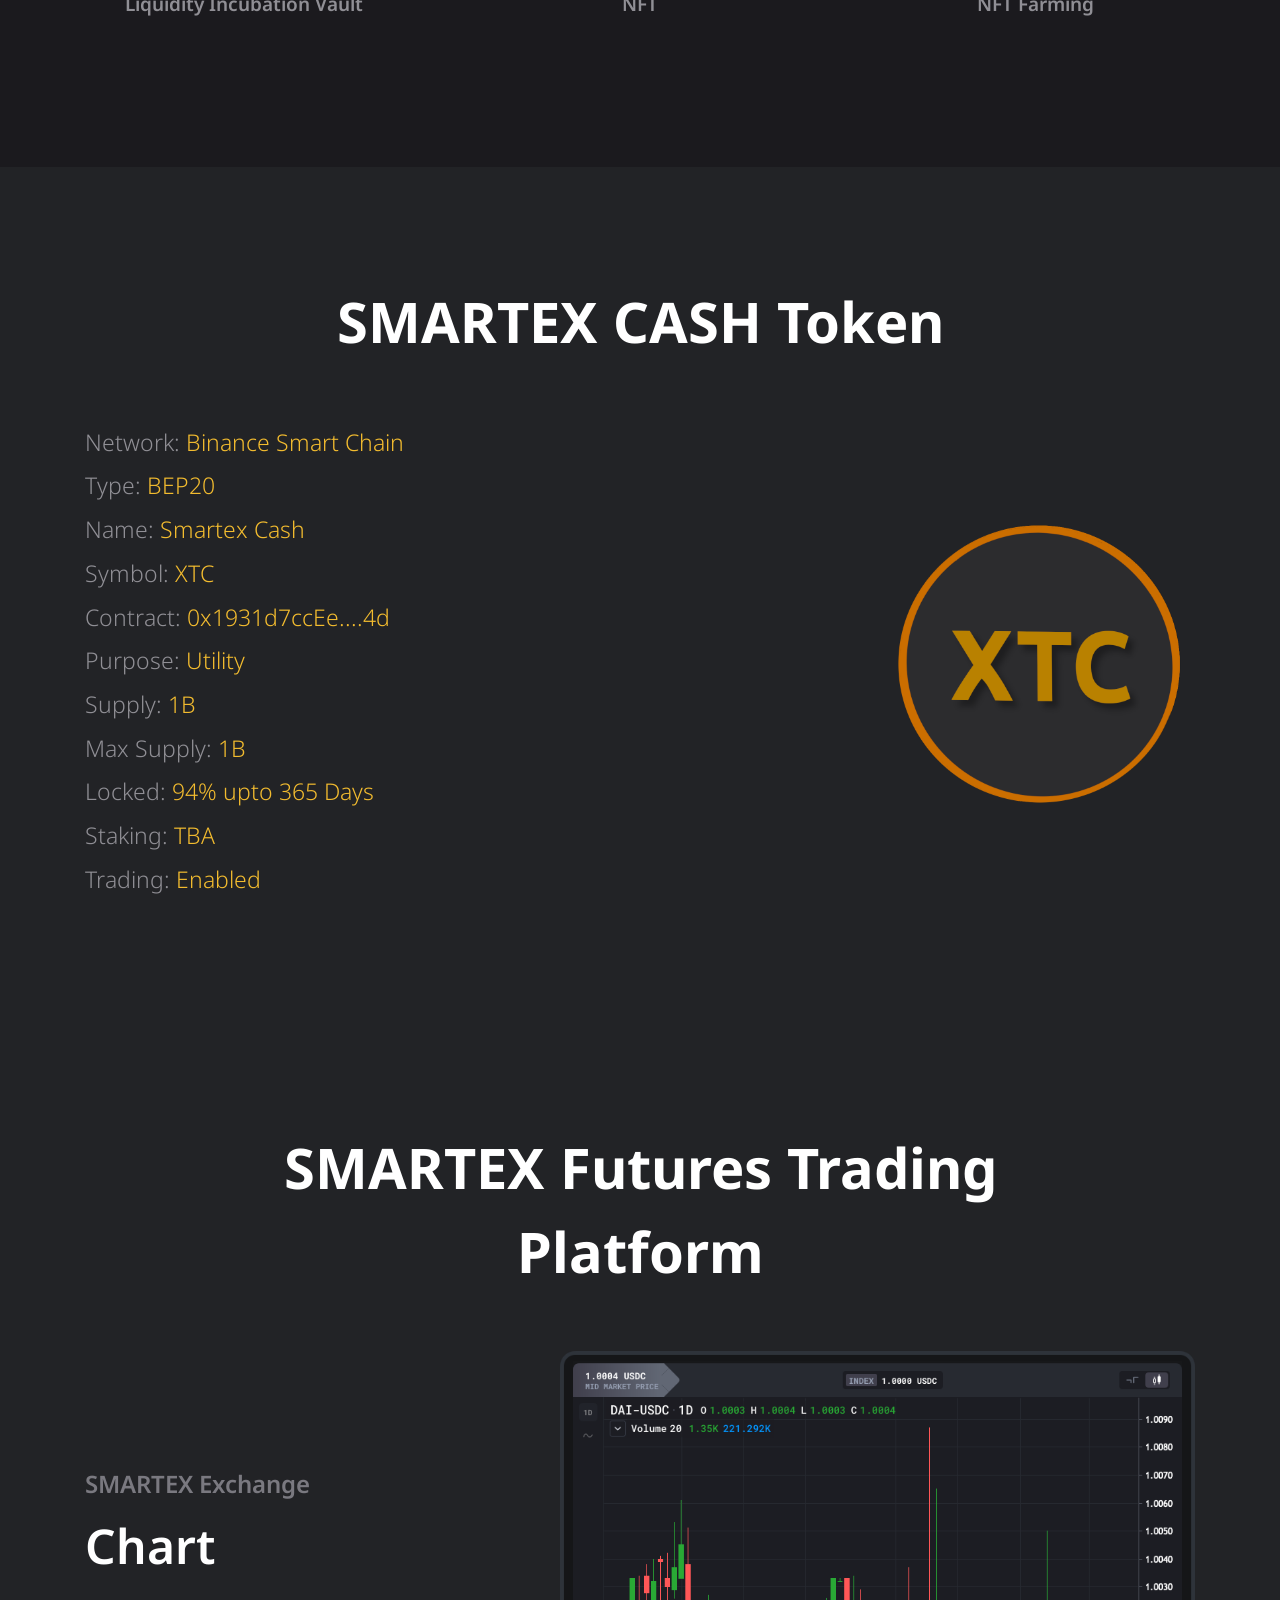
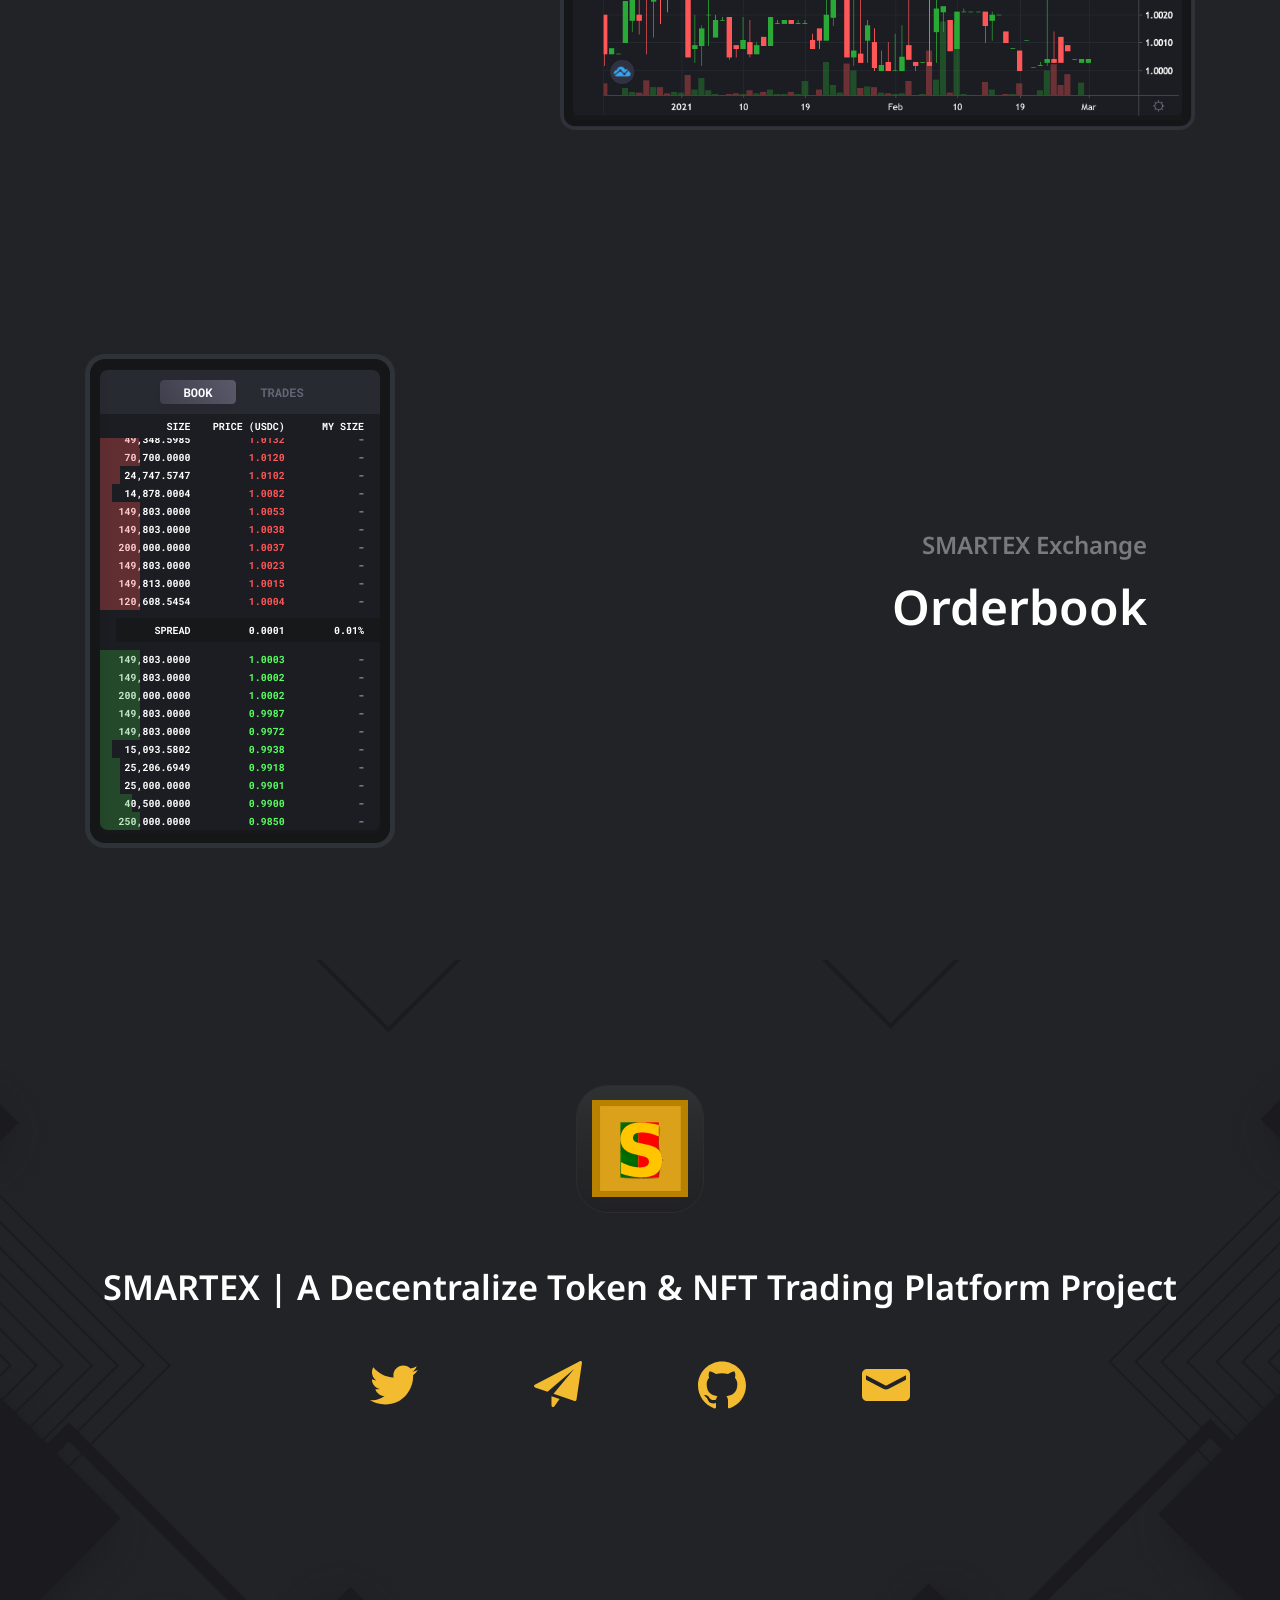
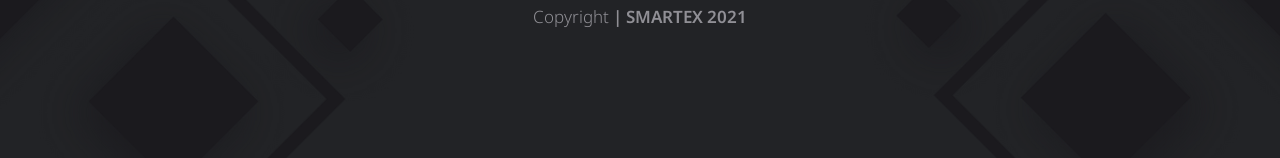
==== commit 2abfebce: "update" ====
--- a/index.html
+++ b/index.html
@@ -367,6 +367,7 @@
             <div class="col-8 mx-auto col-lg-12">
               <a href="https://twitter.com/smartexmulti" class="btn-download"><img src="assets/img/icon/twitter.svg" alt="Twitter" style="width: 48px;"></a>
               <a href="https://t.me/smartexglobal" class="btn-download"><img src="assets/img/icon/telegram.svg" alt="Telegram" style="width: 48px;"></a>
+              <a href="https://github.com/smartexbsc" class="btn-download"><img src="assets/img/icon/github.svg" alt="Github" style="width: 48px;"></a>
               <a href="mailto:info@smartex.cc" class="btn-download"><img src="assets/img/icon/email.svg" alt="Mail" style="width: 48px;"></a>
             </div>
           </div>
